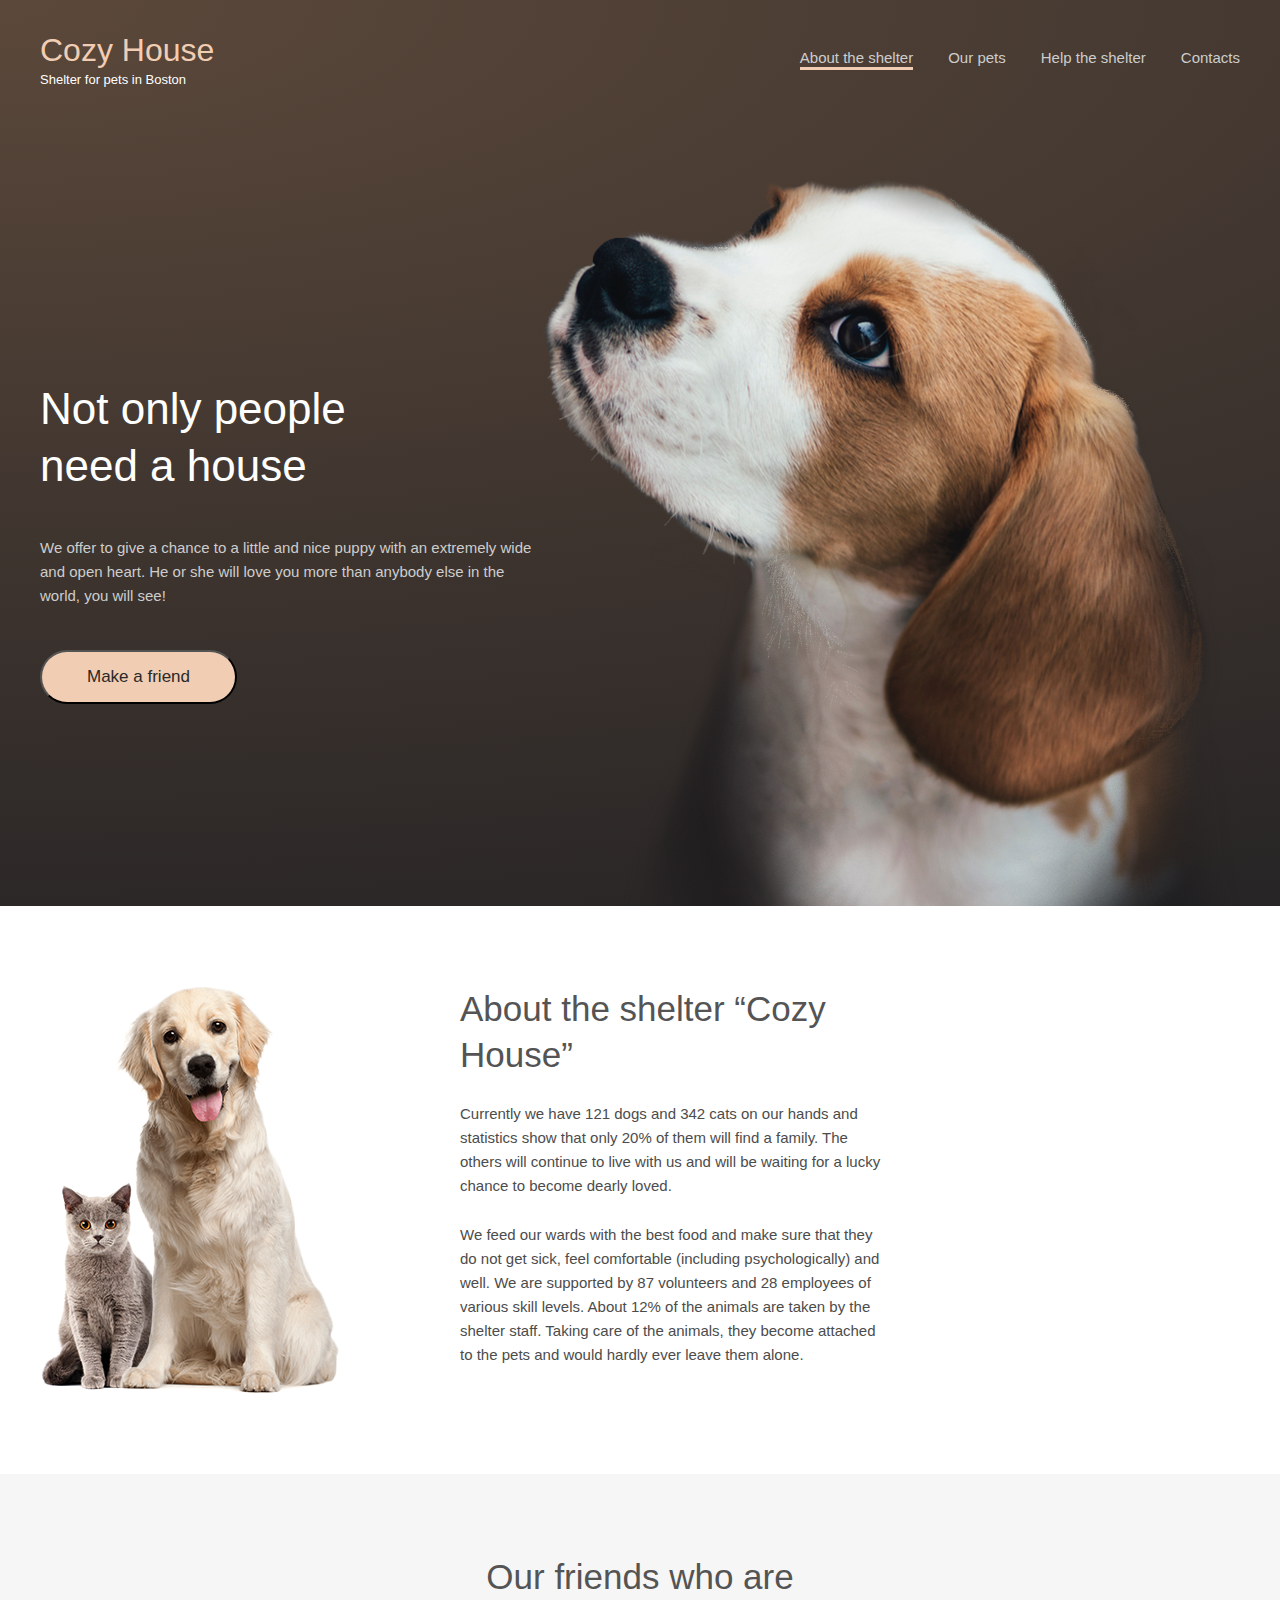
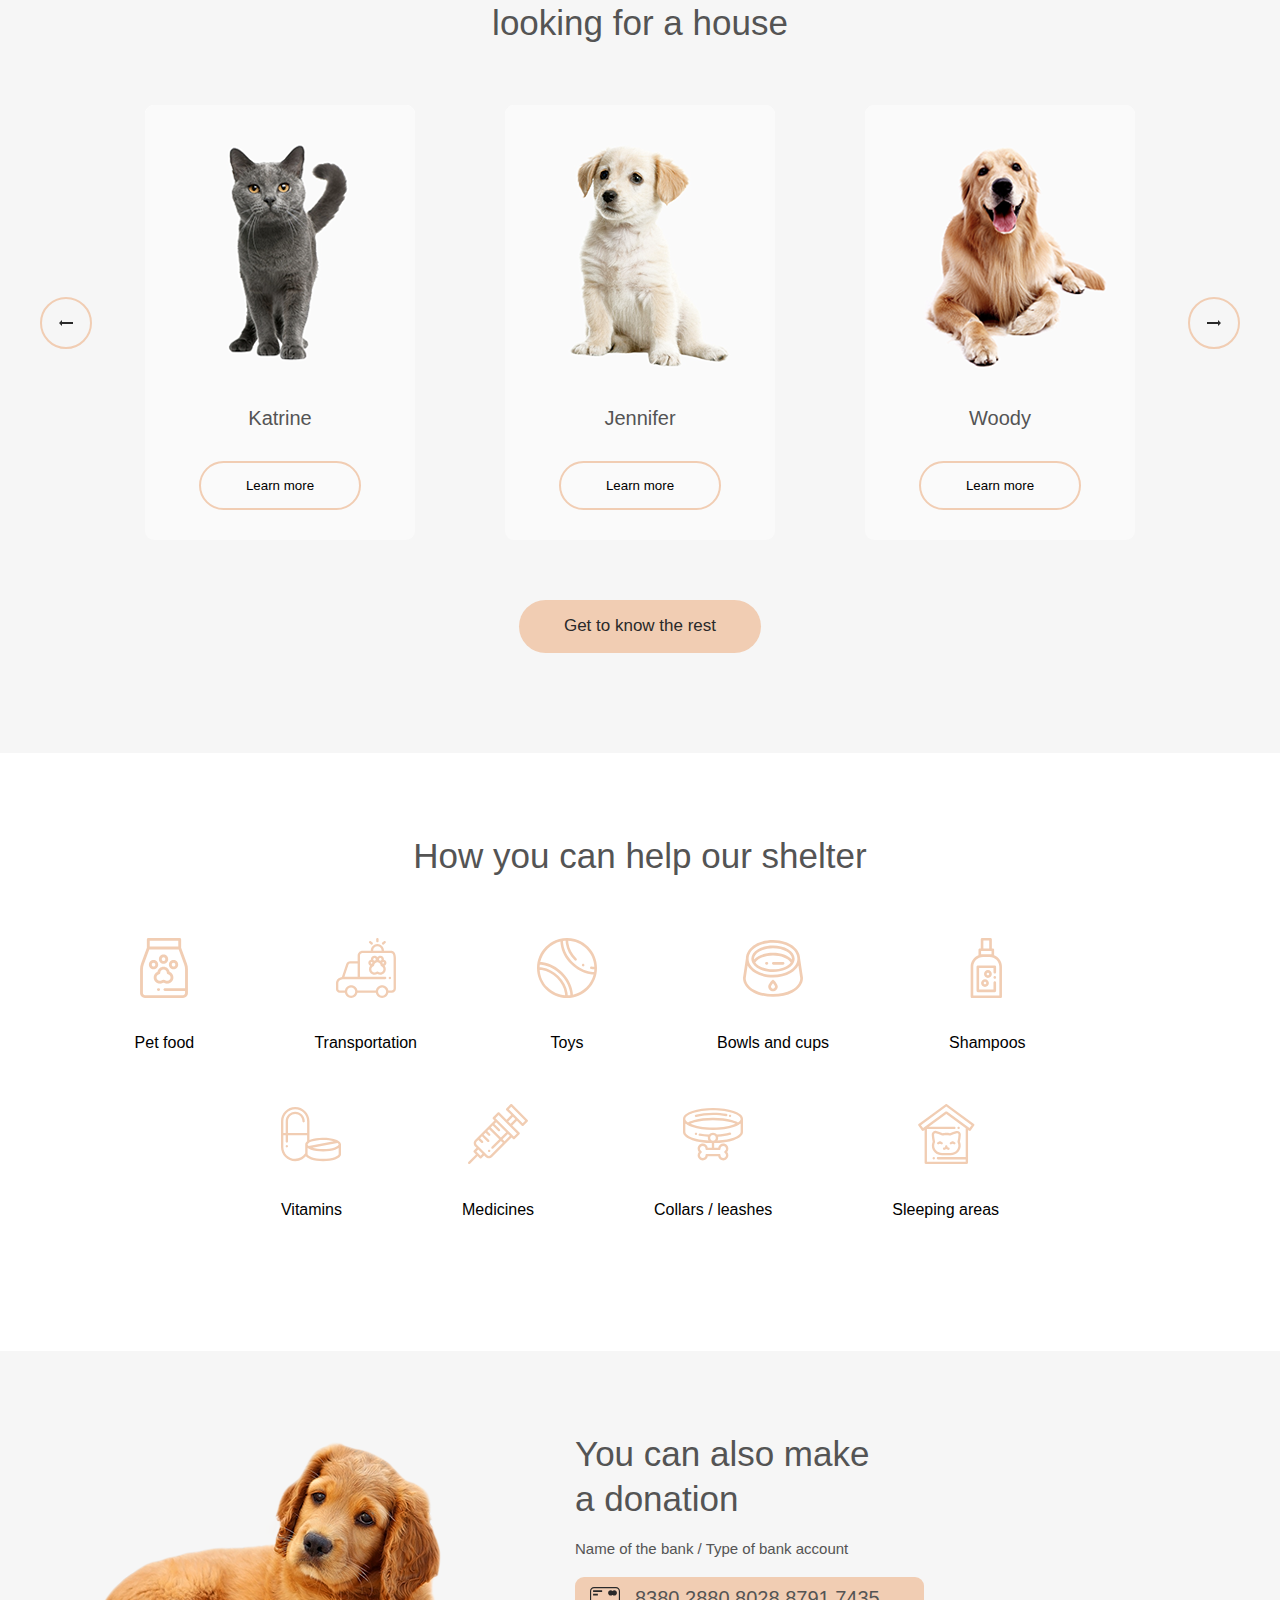
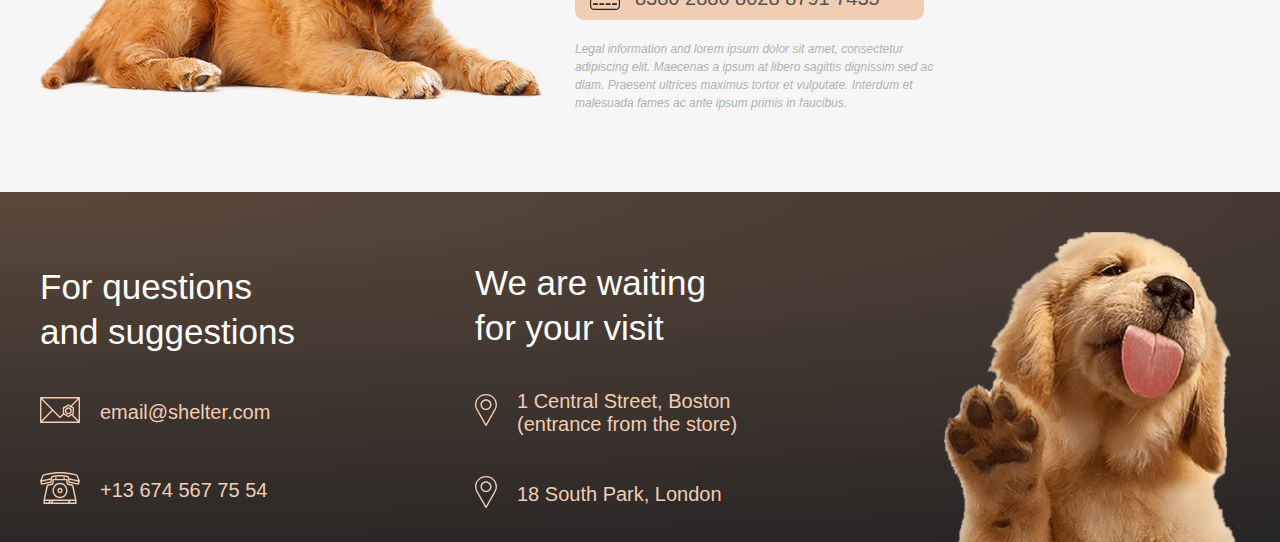
==== shelter/index.html @ 3317f01c "shelter" ====
<!DOCTYPE html>
<html lang="en">
<head>
    <meta charset="UTF-8">
    <meta name="viewport" content="width=device-width, initial-scale=1.0">
    <title>Cozy House</title>
    <link rel="stylesheet" href="CSS/style.css">
    <link rel="icon" type="svg/png" href="img/favicon-32x32.png">
</head>
<body>
    <div class="wrapper">
        <header class="header">
            <div class="container">
                <div class="header__inner">
                    <div class="header__left">
                        <a href="#">
                            <h1 class="header__title">
                                Cozy House
                            </h1>
                            <p class="header__subtitle">
                                Shelter for pets in Boston
                            </p>
                        </a>
                    </div>
                    <nav class="nav">
                        <ul class="header__item">
                            <li class=" border__li">
                                <a href="#" class="header__link">About the shelter</a>
                            </li>
                            <li class="header__li">
                                <a href="our-pets.html" class="header__link">Our pets</a>
                            </li>
                            <li class="header__li">
                                <a href="#help" class="header__link">Help the shelter</a>
                            </li>
                            <li class="header__li">
                                <a href="#footer" class="header__link">Contacts</a>
                            </li>
                        </ul>
                    </nav>
                </div>
                <section class="not__only">
                        <div class="only__content">
                           <div class="only__content--left">
                            <h2 class="only__title">
                                Not only people need a house
                            </h2>
                            <p class="only__text">
                                We offer to give a chance to a little and nice puppy with an extremely wide and open heart. 
                                He or she will love you more than anybody else in the world, you will see!
                            </p>
                            <a href="#our__friends">
                                <button class="only__btn">
                                    Make a friend
                                </button>
                            </a>
                           </div>
                            <img src="img/not-only.png" alt="dog">
                        </div>
                </section>
            </div>
        </header>
        <main class="main">
            <section class="about">
                <div class="container">
                    <div class="about__content">
                        <img class="about__img" src="img/about-pets.png" alt="dog and cat">
                        <div>
                            <h3 class="about__title">
                                About the shelter “Cozy House”
                            </h3>
                            <p class="about__text">
                                Currently we have 121 dogs and 342 cats on our hands and statistics show that only 20% of them will find a family.
                                The others will continue to live with us and will be waiting for a lucky chance to become dearly loved.
                            </p>
                            <p class="about__text">
                                We feed our wards with the best food and make sure that they do not get sick, feel comfortable (including psychologically) and well. We are supported by 87 volunteers and 28 employees of various skill levels. 
                                About 12% of the animals are taken by the shelter staff. Taking care of the animals, they become attached to the pets and would hardly ever leave them alone.
                            </p>
                        </div>
                    </div>
                </div>
            </section>
            <section id="our__friends" class="our__friends">
                <div class="container">
                    <div class="our__content">
                        <h3 class="our__title">
                            Our friends who are looking for a house
                        </h3>
                        <div class="content__animals">
                            <svg class="our__arrow--left" width="52" height="52" viewBox="0 0 52 52" fill="none" xmlns="http://www.w3.org/2000/svg">
                                <rect x="1" y="1" width="50" height="50" rx="25" stroke="#F1CDB3" stroke-width="2" />
                                <path d="M33 25V27H22V29L19 26L22 23V25H33Z" fill="#292929" />
                              </svg>
                              <ul class="our__item">
                                <li class="our__animals--card">
                                    <img class="our__img" src="img/pets-katrine.png" alt="cat">
                                    <p class="animal__name">Katrine</p>
                                    <button class="animal__btn">Learn more</button>
                                </li>
                                <li class="our__animals--card">
                                    <img class="our__img" src="img/pets-jennifer.png" alt="dog">
                                    <p class="animal__name">Jennifer</p>
                                    <button class="animal__btn">Learn more</button>
                                </li>
                                <li class="our__animals--card">
                                    <img class="our__img" src="img/pets-woody.png" alt="dog">
                                    <p class="animal__name">Woody</p>
                                    <button class="animal__btn">Learn more</button>
                                </li>
                              </ul>
                            <svg class="our__arrow--right"  width="52" height="52" viewBox="0 0 52 52" fill="none" xmlns="http://www.w3.org/2000/svg">
                                <rect x="51" y="51" width="50" height="50" rx="25" transform="rotate(-180 51 51)" stroke="#F1CDB3" stroke-width="2" />
                                <path d="M19 27V25H30V23L33 26L30 29V27H19Z" fill="#292929" />
                              </svg>
                        </div>
                        <a href="our-pets.html">
                            <button class="get__animals--btn">Get to know the rest</button>
                        </a>
                    </div>
                </div>
            </section>
            <section id="help" class="help">
                <div class="container">
                    <div class="help__content">
                        <h3 class="help__title">
                            How you can help
                            our shelter
                        </h3>
                        <ul class="item__help">
                            <li class="help__li">
                                <svg class="help__svg" width="60" height="60" viewBox="0 0 60 60" fill="none" xmlns="http://www.w3.org/2000/svg">
                                    <path d="M52.8978 25.4978L47.1429 9.7473V1.42852C47.1429 0.639609 46.5032 0 45.7144 0H14.2858C13.4969 0 12.8573 0.639727 12.8573 1.42852V9.74719L7.10214 25.4978C6.41927 27.3636 6.07039 29.335 6.07147 31.3219V55.0765C6.07147 57.7913 8.28011 60 10.995 60H49.005C51.7199 60 53.9285 57.7913 53.9285 55.0765V31.3219C53.9285 29.329 53.5817 27.3694 52.8978 25.4978ZM15.7142 2.85715H44.2857V8.57145H15.7142V2.85715ZM51.0715 50.1321H30.9077C30.1188 50.1321 29.4792 50.7718 29.4792 51.5606C29.4792 52.3495 30.1189 52.9891 30.9077 52.9891H51.0715V55.0763C51.0715 56.2157 50.1445 57.1427 49.005 57.1427H10.995C9.85558 57.1427 8.92862 56.2158 8.92862 55.0763V31.3219C8.92774 29.6695 9.21788 28.03 9.78573 26.4783L15.2848 11.4286H44.7152L50.2142 26.4783C50.7821 28.03 51.0722 29.6695 51.0714 31.3219L51.0715 50.1321Z" fill="#F1CDB3"/>
                                    <path d="M35.6169 33.805C35.1505 30.8772 32.6078 28.632 29.5505 28.632C26.4932 28.632 23.9504 30.8772 23.484 33.805C21.067 34.7989 19.4857 37.2756 19.6899 39.9659C19.9175 42.9637 22.3506 45.392 25.349 45.6148C26.5071 45.7011 27.6572 45.4628 28.6751 44.9259C29.2315 44.6328 29.8697 44.6326 30.4256 44.926C31.3085 45.3908 32.2914 45.6331 33.2891 45.632C33.4429 45.632 33.5974 45.6263 33.7516 45.6149C36.7502 45.3923 39.1832 42.9638 39.411 39.966C39.6152 37.2756 38.0339 34.7989 35.6169 33.805ZM36.562 39.7495C36.4405 41.35 35.1415 42.6466 33.5402 42.7655C32.9176 42.8126 32.3013 42.6851 31.7586 42.3986C31.0781 42.0394 30.3201 41.8517 29.5506 41.8517C28.781 41.8517 28.0231 42.0394 27.3425 42.3986C26.7999 42.6849 26.1849 42.8123 25.5608 42.7655C23.9597 42.6467 22.6606 41.3501 22.5391 39.7495C22.4143 38.1062 23.5296 36.6124 25.1331 36.2746C25.4588 36.206 25.7503 36.0259 25.9573 35.7653C26.1643 35.5047 26.2739 35.18 26.2671 34.8473L26.2648 34.775C26.2648 32.9632 27.7386 31.4893 29.5505 31.4893C31.3623 31.4893 32.8362 32.9632 32.8362 34.7698L32.834 34.8473C32.827 35.1801 32.9366 35.5048 33.1436 35.7654C33.3507 36.026 33.6423 36.2061 33.968 36.2746C35.5717 36.6124 36.6868 38.1062 36.562 39.7495Z" fill="#F1CDB3"/>
                                    <path d="M29.5506 25.7751C32.1108 25.7751 34.1934 23.6924 34.1934 21.1322C34.1934 18.572 32.1108 16.4893 29.5506 16.4893C26.9904 16.4893 24.9077 18.5721 24.9077 21.1322C24.9077 23.6923 26.9906 25.7751 29.5506 25.7751ZM29.5506 19.3465C30.5353 19.3465 31.3363 20.1475 31.3363 21.1322C31.3363 22.1169 30.5353 22.9179 29.5506 22.9179C28.5659 22.9179 27.7649 22.1169 27.7649 21.1322C27.7649 20.1475 28.566 19.3465 29.5506 19.3465Z" fill="#F1CDB3"/>
                                    <path d="M24.1935 26.6561C24.1935 24.0959 22.1107 22.0132 19.5506 22.0132C16.9905 22.0132 14.9078 24.096 14.9078 26.6561C14.9078 29.2162 16.9904 31.2989 19.5506 31.2989C22.1108 31.2989 24.1935 29.2162 24.1935 26.6561ZM19.5506 28.4418C18.5659 28.4418 17.7649 27.6408 17.7649 26.6561C17.7649 25.6714 18.5659 24.8704 19.5506 24.8704C20.5353 24.8704 21.3363 25.6714 21.3363 26.6561C21.3363 27.6408 20.5352 28.4418 19.5506 28.4418Z" fill="#F1CDB3"/>
                                    <path d="M39.5506 22.0131C36.9904 22.0131 34.9077 24.0959 34.9077 26.656C34.9077 29.216 36.9906 31.2988 39.5506 31.2988C42.1107 31.2988 44.1934 29.2162 44.1934 26.656C44.1934 24.0958 42.1107 22.0131 39.5506 22.0131ZM39.5506 28.4418C38.5658 28.4418 37.7649 27.6408 37.7649 26.6561C37.7649 25.6714 38.5659 24.8704 39.5506 24.8704C40.5353 24.8704 41.3363 25.6714 41.3363 26.6561C41.3363 27.6408 40.5353 28.4418 39.5506 28.4418Z" fill="#F1CDB3"/>
                                    <path d="M24.6934 50.1322H24.3465C23.5576 50.1322 22.918 50.7719 22.918 51.5607C22.918 52.3496 23.5577 52.9892 24.3465 52.9892H24.6934C25.4823 52.9892 26.1219 52.3495 26.1219 51.5607C26.122 50.7719 25.4824 50.1322 24.6934 50.1322Z" fill="#F1CDB3"/>
                                    </svg>
                                    <p class="li__svg">Pet food</p>                                    
                            </li>
                            <li class="help__li">
                                <svg class="help__svg" width="61" height="60" viewBox="0 0 61 60" fill="none" xmlns="http://www.w3.org/2000/svg">
                                    <path d="M56.0044 12.7115H48.9814V12.5095C48.9814 8.87665 46.026 5.92118 42.3932 5.92118C38.7603 5.92118 35.8049 8.87665 35.8049 12.5095V12.7115H27.5571C24.8414 12.7115 22.6321 14.9209 22.6321 17.6365V23.2009H15.2458C13.4838 23.2009 11.9176 24.2562 11.2558 25.8893C11.2462 25.9133 11.2373 25.9375 11.2291 25.962L6.96808 38.8689C6.9294 38.8919 6.88007 38.9191 6.81866 38.9498C6.57503 39.0714 6.11929 39.2568 5.33507 39.4484C4.09062 39.7499 2.9839 40.4616 2.19323 41.4688C1.40255 42.4759 0.973964 43.72 0.976513 45.0004V51.0987C0.976513 53.1406 2.63765 54.8018 4.67952 54.8018L9.90374 54.802C10.4553 57.7562 13.0514 59.9999 16.1632 59.9999C19.2749 59.9999 21.8709 57.7561 22.4226 54.8021L40.8472 54.8024C41.3989 57.7564 43.9949 59.9999 47.1066 59.9999C50.2181 59.9999 52.8141 57.7565 53.3659 54.8026L56.6836 54.8027C59.2232 54.8027 60.9294 53.0963 60.9294 50.5568V20.08C60.9294 13.4295 57.4851 12.7115 56.0044 12.7115ZM38.1486 12.5095C38.1486 10.169 40.0527 8.26493 42.3932 8.26493C44.7336 8.26493 46.6377 10.169 46.6377 12.5095V12.7115H38.1486V12.5095ZM13.4413 26.7379C13.591 26.3833 13.8422 26.0809 14.1632 25.8686C14.4842 25.6563 14.8609 25.5436 15.2457 25.5447H22.6319V38.8266H9.45022L13.4413 26.7379ZM16.1632 57.6562C13.9435 57.6562 12.1377 55.8504 12.1377 53.6307C12.1377 53.6033 12.1392 53.5762 12.1398 53.5488C12.1406 53.5069 12.1408 53.465 12.143 53.4234C12.1433 53.4168 12.1441 53.4104 12.1445 53.4038C12.2626 51.2894 14.02 49.6052 16.1632 49.6052C18.1026 49.6052 19.7262 50.9841 20.105 52.8129L20.1067 52.82C20.1194 52.882 20.1305 52.9445 20.1403 53.0076L20.1422 53.018C20.1492 53.0638 20.1544 53.1101 20.1598 53.1564C20.1622 53.1775 20.1656 53.1983 20.1677 53.2194C20.1714 53.2554 20.1734 53.2921 20.176 53.3285C20.1784 53.3602 20.1817 53.3916 20.1833 53.4235C20.185 53.4563 20.185 53.4896 20.1858 53.5226C20.1867 53.5586 20.1885 53.5944 20.1885 53.6306C20.1887 55.8504 18.3828 57.6562 16.1632 57.6562ZM47.1066 57.6562C44.8869 57.6562 43.081 55.8504 43.081 53.6307C43.081 53.5783 43.083 53.5263 43.085 53.4743C43.0856 53.4576 43.0855 53.4405 43.0863 53.4238C43.0883 53.3852 43.0921 53.3471 43.0951 53.3088C43.0975 53.2791 43.0989 53.2491 43.1019 53.2196C43.1032 53.207 43.1053 53.1947 43.1066 53.1823C43.1202 53.06 43.1386 52.939 43.163 52.8203C43.1637 52.8168 43.1646 52.8134 43.1654 52.8099C43.5455 50.9826 45.168 49.6053 47.1066 49.6053C47.6614 49.6053 48.1905 49.7181 48.6719 49.9222C50.1163 50.5341 51.1319 51.966 51.1319 53.6308C51.1319 55.8504 49.3262 57.6562 47.1066 57.6562ZM56.6836 52.4588L53.3678 52.4587C53.3639 52.4379 53.3589 52.4175 53.3548 52.3968C53.3272 52.2591 53.2954 52.1222 53.2595 51.9864C53.2435 51.927 53.2267 51.8679 53.209 51.809C53.198 51.7724 53.1872 51.7358 53.1757 51.6994C53.156 51.6382 53.1353 51.5772 53.1137 51.5166C53.1022 51.4842 53.0913 51.4513 53.0793 51.4191C53.0531 51.3492 53.0257 51.2799 52.997 51.211C52.988 51.1892 52.9798 51.1669 52.9705 51.1452C52.9318 51.0542 52.891 50.9641 52.8482 50.875C52.8428 50.8639 52.8369 50.8532 52.8315 50.8422C52.7941 50.7656 52.7552 50.6897 52.7148 50.6146C52.6999 50.5871 52.6841 50.5602 52.6689 50.5329C52.6367 50.4749 52.6036 50.4175 52.5696 50.3606C52.5511 50.3297 52.5319 50.2995 52.5128 50.2689C52.4605 50.1846 52.4061 50.1016 52.3495 50.0201C52.2939 49.9395 52.2365 49.8602 52.1773 49.7821C52.1403 49.7337 52.1026 49.6858 52.0643 49.6385C52.0414 49.6102 52.0189 49.5819 51.9956 49.554C51.9539 49.5043 51.9114 49.4553 51.8682 49.4069C51.8469 49.383 51.8262 49.3585 51.8045 49.3349C51.7507 49.2763 51.6958 49.2188 51.6398 49.1623C51.6278 49.1501 51.6163 49.1374 51.6041 49.1253C51.535 49.0563 51.4644 48.989 51.3922 48.9233C51.3769 48.9092 51.3608 48.896 51.3452 48.882C51.2887 48.8315 51.2316 48.7815 51.1732 48.7329C51.1476 48.7116 51.1213 48.6912 51.0954 48.6704C51.046 48.6304 50.996 48.5911 50.9455 48.5525C50.9157 48.53 50.8856 48.5081 50.8555 48.4861C50.7281 48.3927 50.5972 48.3043 50.463 48.221C50.4302 48.2004 50.3973 48.1802 50.364 48.1602C50.3121 48.1292 50.2596 48.0993 50.2068 48.0698C50.1743 48.0516 50.1419 48.0331 50.1091 48.0155C50.0517 47.9847 49.9935 47.9553 49.935 47.9262C49.9059 47.9117 49.8772 47.8966 49.8479 47.8826C49.7713 47.8461 49.694 47.8111 49.616 47.7776C49.6041 47.7725 49.5923 47.7667 49.5803 47.7616C49.4896 47.7233 49.398 47.6871 49.3056 47.6531C49.2792 47.6433 49.2524 47.6348 49.2258 47.6254C49.1594 47.602 49.093 47.5789 49.0257 47.5575C48.9905 47.5464 48.9548 47.5363 48.9193 47.5258C48.8597 47.5081 48.7999 47.4906 48.7396 47.4746C48.7009 47.4643 48.662 47.4549 48.623 47.4453C48.5245 47.421 48.4254 47.3992 48.3259 47.3798C48.2669 47.3684 48.2078 47.3578 48.1485 47.348C48.1078 47.3413 48.0671 47.3345 48.0262 47.3287C47.9646 47.3199 47.9028 47.3121 47.841 47.3051C47.8017 47.3006 47.7626 47.2956 47.7231 47.2919C47.6545 47.2856 47.5859 47.2803 47.5172 47.2762C47.4835 47.2741 47.4503 47.271 47.4165 47.2694C47.3132 47.2643 47.2098 47.2617 47.1064 47.2615C47.0025 47.2615 46.8991 47.2645 46.7964 47.2694C46.7626 47.271 46.7292 47.2741 46.6956 47.2762C46.6268 47.2806 46.5581 47.2853 46.4899 47.2919C46.4503 47.2958 46.4112 47.3007 46.3718 47.3052C46.3099 47.3124 46.2482 47.3199 46.1869 47.3288C46.1459 47.3348 46.105 47.3415 46.0642 47.3483C45.9641 47.3649 45.8644 47.3838 45.7651 47.4049C45.7068 47.4175 45.6486 47.431 45.5906 47.4453C45.5512 47.4549 45.512 47.4645 45.473 47.4748C45.4132 47.4906 45.354 47.5079 45.295 47.5254C45.2589 47.5362 45.2225 47.5464 45.1867 47.5578C45.121 47.5788 45.0556 47.601 44.9906 47.6242C44.9627 47.6341 44.9345 47.6431 44.9067 47.6534C44.8146 47.6874 44.7234 47.7233 44.6334 47.7613C44.6185 47.7677 44.604 47.7747 44.5891 47.7812C44.514 47.8136 44.4395 47.847 44.3659 47.8822C44.3348 47.897 44.3045 47.913 44.2737 47.9283C44.2172 47.9566 44.1607 47.9849 44.1051 48.0147C44.0708 48.0331 44.0369 48.0524 44.003 48.0715C43.9518 48.1001 43.901 48.1293 43.8506 48.1592C43.7321 48.2304 43.6158 48.3051 43.5019 48.3833C43.4545 48.416 43.4076 48.4494 43.3611 48.4835C43.3291 48.5068 43.297 48.53 43.2655 48.5539C43.2173 48.5904 43.1701 48.6281 43.123 48.6659C43.0946 48.6888 43.0659 48.711 43.0379 48.7343C42.9838 48.7795 42.9308 48.826 42.8782 48.8727C42.8586 48.8901 42.8386 48.9069 42.8193 48.9244C42.7481 48.9892 42.6785 49.0556 42.6104 49.1235C42.5932 49.1406 42.5769 49.1587 42.5598 49.176C42.5093 49.2276 42.4591 49.2795 42.4103 49.3328C42.3859 49.3595 42.3623 49.387 42.3384 49.414C42.2982 49.4594 42.2583 49.5049 42.2194 49.5514C42.1941 49.5817 42.1694 49.6126 42.1447 49.6434C42.1086 49.6881 42.073 49.7331 42.0381 49.7788C41.9544 49.889 41.8742 50.0018 41.7975 50.1169C41.7655 50.165 41.7346 50.2137 41.704 50.2627C41.683 50.2962 41.6618 50.3296 41.6415 50.3635C41.6099 50.4161 41.5796 50.4695 41.5496 50.5232C41.5321 50.5545 41.5139 50.5854 41.4968 50.6172C41.4607 50.684 41.4264 50.752 41.3927 50.8202C41.3832 50.8394 41.373 50.858 41.3638 50.8774C41.3216 50.965 41.2815 51.0536 41.2434 51.143C41.2318 51.1703 41.2214 51.1982 41.2102 51.2258C41.1843 51.2889 41.1587 51.3523 41.1348 51.4165C41.1214 51.4524 41.1094 51.4887 41.0966 51.5247C41.0764 51.5817 41.057 51.6389 41.0384 51.6964C41.0258 51.7355 41.0142 51.7751 41.0024 51.8146C40.9736 51.911 40.9471 52.008 40.923 52.1056C40.9091 52.162 40.8961 52.2187 40.8837 52.2758C40.8746 52.3171 40.8657 52.3585 40.8575 52.4001C40.8537 52.4198 40.8489 52.4391 40.8452 52.4588L22.4241 52.4585C22.4202 52.4382 22.4154 52.4181 22.4114 52.3979C22.4035 52.3578 22.3949 52.3181 22.3863 52.2783C22.3523 52.1215 22.3122 51.9659 22.2662 51.8122C22.2548 51.774 22.2435 51.7358 22.2314 51.6978C22.2124 51.6389 22.1926 51.5804 22.1719 51.5221C22.1596 51.4872 22.1477 51.452 22.1348 51.4174C22.1104 51.3522 22.0848 51.2875 22.0581 51.2232C22.0473 51.1967 22.0372 51.1697 22.026 51.1435C21.9878 51.0538 21.9476 50.965 21.9053 50.8771C21.8967 50.8594 21.8873 50.8423 21.8787 50.8247C21.8444 50.7548 21.8089 50.6855 21.772 50.6169C21.7554 50.5859 21.7376 50.5556 21.7203 50.525C21.6899 50.4707 21.6593 50.4166 21.6273 50.3634C21.6071 50.3297 21.5862 50.2968 21.5654 50.2636C21.5347 50.2143 21.5034 50.1654 21.4713 50.1169C21.3946 50.0019 21.3144 49.8893 21.2309 49.7792C21.196 49.7335 21.1604 49.6885 21.1243 49.6438C21.0995 49.613 21.0748 49.582 21.0494 49.5516C21.0105 49.5055 20.971 49.4598 20.9309 49.4147C20.9067 49.3876 20.883 49.3599 20.8585 49.3331C20.8103 49.2803 20.7606 49.2289 20.7105 49.1778C20.693 49.1599 20.6762 49.1413 20.6584 49.1238C20.5904 49.0559 20.5209 48.9897 20.4499 48.925C20.4302 48.907 20.4096 48.89 20.3897 48.8722C20.3376 48.8255 20.2848 48.7798 20.2312 48.7349C20.2029 48.7114 20.1738 48.6888 20.1451 48.6657C20.0985 48.6282 20.0516 48.5908 20.0038 48.5546C19.972 48.5304 19.9397 48.5071 19.9075 48.4836C19.8612 48.4497 19.8145 48.4165 19.7674 48.3838C19.6868 48.3285 19.6049 48.2749 19.5219 48.2232C19.4875 48.2016 19.4528 48.1803 19.418 48.1594C19.3679 48.1296 19.3174 48.1006 19.2666 48.0722C19.2323 48.053 19.1982 48.0336 19.1635 48.0151C19.1082 47.9856 19.0525 47.957 18.9963 47.9293C18.9651 47.9137 18.9343 47.8975 18.9028 47.8824C18.8301 47.8478 18.7567 47.8146 18.6827 47.7827C18.6669 47.7758 18.6514 47.7683 18.6355 47.7615C18.5454 47.7234 18.4544 47.6875 18.3626 47.6536C18.3343 47.6432 18.3056 47.6341 18.2771 47.624C18.2127 47.601 18.1478 47.579 18.0826 47.558C18.0465 47.5465 18.0098 47.5362 17.9734 47.5254C17.9146 47.5078 17.8556 47.491 17.7963 47.4751C17.7571 47.4646 17.7176 47.455 17.6781 47.4454C17.5217 47.4067 17.3639 47.3743 17.2049 47.3484C17.1641 47.3417 17.1233 47.3349 17.0822 47.3289C17.0206 47.3202 16.9589 47.3123 16.8971 47.3054C16.8579 47.3008 16.8187 47.2959 16.7792 47.292C16.7107 47.2857 16.6421 47.2805 16.5734 47.2763C16.5397 47.2742 16.5064 47.2711 16.4727 47.2695C16.3694 47.2644 16.266 47.2618 16.1626 47.2617C16.0587 47.2617 15.9554 47.2646 15.8525 47.2695C15.8188 47.2711 15.7854 47.2742 15.7517 47.2763C15.683 47.2808 15.6143 47.2854 15.5461 47.292C15.5065 47.2959 15.4672 47.3008 15.4278 47.3054C15.3662 47.3123 15.3046 47.3202 15.2432 47.3289C15.2019 47.3349 15.161 47.3417 15.1201 47.3484C15.02 47.3648 14.9203 47.3837 14.8212 47.405C14.763 47.4175 14.7053 47.431 14.6476 47.4452C14.6079 47.4549 14.568 47.4646 14.5287 47.4751C14.4698 47.4909 14.4112 47.5076 14.3529 47.5251C14.3161 47.536 14.2791 47.5465 14.2425 47.558C14.178 47.5784 14.1143 47.6007 14.0507 47.6231C14.0212 47.6334 13.9916 47.6429 13.9624 47.6536C13.8708 47.6875 13.7801 47.7231 13.6905 47.761C13.6724 47.7687 13.6547 47.7773 13.6366 47.7851C13.565 47.8162 13.4938 47.8481 13.4235 47.8817C13.3907 47.8974 13.3585 47.9143 13.326 47.9306C13.2712 47.9577 13.2168 47.9855 13.1628 48.0142C13.1272 48.0333 13.0922 48.0534 13.0569 48.0732C13.0072 48.1011 12.9576 48.1292 12.9088 48.1585C12.8252 48.2086 12.7427 48.2604 12.6614 48.3141C12.6262 48.3373 12.5913 48.3608 12.5566 48.3847C12.5107 48.4163 12.4655 48.4488 12.4203 48.4816C12.3869 48.506 12.3533 48.5302 12.3204 48.5553C12.2743 48.5903 12.2291 48.6263 12.184 48.6625C12.1536 48.6869 12.1229 48.7107 12.0932 48.7356C12.0424 48.7778 11.993 48.8214 11.9436 48.8651C11.9207 48.8854 11.8972 48.9051 11.8745 48.9257C11.8043 48.9898 11.7355 49.0554 11.6681 49.1225C11.6473 49.1433 11.6273 49.1651 11.6067 49.1862C11.56 49.2342 11.5134 49.2822 11.4682 49.3315C11.4418 49.3602 11.4165 49.3899 11.3907 49.4191C11.3525 49.4623 11.3144 49.5056 11.2775 49.5499C11.2508 49.5817 11.2248 49.6143 11.1988 49.6468C11.1641 49.6897 11.13 49.7331 11.0965 49.777C11.0376 49.8544 10.9804 49.9332 10.925 50.0132C10.9007 50.0482 10.8767 50.0835 10.8531 50.1189C10.8223 50.1653 10.7925 50.2123 10.7628 50.2594C10.7408 50.2946 10.7187 50.3295 10.6973 50.3651C10.667 50.4156 10.638 50.467 10.6091 50.5183C10.5903 50.5517 10.571 50.5847 10.5527 50.6185C10.519 50.6817 10.4863 50.7454 10.4546 50.8097C10.4432 50.8327 10.431 50.8552 10.4198 50.8784C10.3781 50.9651 10.3384 51.0529 10.3005 51.1417C10.2876 51.172 10.2762 51.2028 10.2637 51.2333C10.2391 51.2936 10.2146 51.354 10.1919 51.4151C10.178 51.4525 10.1653 51.4904 10.1521 51.5281C10.1326 51.5835 10.1134 51.639 10.0955 51.695C10.0826 51.7352 10.0706 51.7757 10.0585 51.8163C10.0423 51.871 10.0264 51.9258 10.0116 51.9811C9.98547 52.0781 9.96183 52.1757 9.94065 52.2739C9.93151 52.3161 9.92237 52.3581 9.91405 52.4007C9.9103 52.4199 9.90561 52.4389 9.90198 52.4581H4.67952C3.92999 52.4581 3.32026 51.8484 3.32026 51.0987V45.0004C3.31869 44.2451 3.57146 43.5113 4.03784 42.9171C4.50422 42.323 5.15705 41.9032 5.89112 41.7254C6.55897 41.5621 7.13261 41.376 7.60101 41.1705H50.1626C50.8097 41.1705 51.3344 40.6458 51.3344 39.9986C51.3344 39.3515 50.8097 38.8267 50.1626 38.8267H24.9758V17.6365C24.9758 16.2133 26.1339 15.0552 27.5571 15.0552H56.0042C58.2503 15.0552 58.5855 18.2034 58.5855 20.08V50.5567C58.5855 52.2118 57.3939 52.4588 56.6836 52.4588Z" fill="#F1CDB3"/>
                                    <path d="M51.4371 24.8147C51.4372 23.2763 50.3567 21.9863 48.9149 21.6615C48.9226 21.5806 48.9287 21.4992 48.9311 21.4169C48.9579 20.4633 48.6017 19.5567 47.9282 18.864C47.2432 18.1596 46.2866 17.7557 45.3034 17.7557C44.1154 17.7557 43.0573 18.3338 42.3948 19.2239C41.7328 18.3338 40.6738 17.7557 39.4831 17.7557C38.5086 17.7557 37.5586 18.1544 36.8767 18.8498C36.1995 19.5402 35.8367 20.4483 35.8552 21.4064C35.8568 21.4923 35.8627 21.5773 35.8703 21.6618C34.4291 21.987 33.3492 23.2766 33.3492 24.8147C33.3492 26.1163 34.1229 27.2399 35.2341 27.7519C34.4513 28.7206 33.9945 29.9464 33.9945 31.2423C33.9945 34.3028 36.4843 36.7927 39.5448 36.7927C40.5529 36.7927 41.537 36.5172 42.3932 36.0051C43.254 36.5202 44.2384 36.7924 45.2415 36.7927C48.302 36.7927 50.7919 34.3028 50.7919 31.2423C50.7919 29.9462 50.3351 28.7206 49.5523 27.7519C50.6636 27.2399 51.4371 26.1163 51.4371 24.8147ZM45.3034 20.0996C45.6574 20.0996 46.0016 20.2448 46.2478 20.4979C46.4762 20.7328 46.597 21.0357 46.5883 21.3508C46.568 22.0692 45.9856 22.6602 45.2898 22.6682C45.1034 22.668 44.9191 22.6279 44.7495 22.5505C44.7285 22.5408 44.7079 22.5304 44.6868 22.5209C44.58 22.4646 44.4823 22.3927 44.3966 22.3077C44.1518 22.0648 44.0177 21.7384 44.0191 21.3885C44.022 20.6778 44.5982 20.0996 45.3034 20.0996ZM38.5498 20.491C38.6712 20.3665 38.8163 20.2677 38.9766 20.2005C39.1369 20.1332 39.3091 20.0988 39.4829 20.0994C40.1903 20.0994 40.7664 20.6762 40.7672 21.3851C40.7681 21.5579 40.7343 21.7291 40.6678 21.8885C40.6013 22.048 40.5035 22.1925 40.3801 22.3135C40.2964 22.3959 40.2013 22.466 40.0978 22.5217C40.0595 22.5391 40.0221 22.5577 39.9843 22.5758C39.8315 22.6389 39.6675 22.6704 39.5023 22.6683C38.7969 22.6567 38.212 22.0704 38.1983 21.3613C38.192 21.0374 38.3169 20.7285 38.5498 20.491ZM35.693 24.8148C35.6929 24.3245 36.0918 23.9257 36.5818 23.9257C37.0722 23.9257 37.4709 24.3245 37.4709 24.8148C37.4709 24.9155 37.4534 25.0118 37.4224 25.1022C37.3931 25.1611 37.3649 25.2207 37.3377 25.2808C37.1809 25.5341 36.9012 25.7038 36.582 25.7038C36.0918 25.7038 35.693 25.305 35.693 24.8148ZM45.2415 34.4492C44.4765 34.4489 43.7368 34.175 43.1561 33.6769C42.9438 33.4945 42.6731 33.3943 42.3932 33.3946C42.1133 33.3944 41.8426 33.4946 41.6303 33.6769C41.0496 34.175 40.3099 34.4489 39.5448 34.4492C37.7767 34.4492 36.3382 33.0107 36.3382 31.2426C36.3382 29.9023 37.1833 28.6919 38.4409 28.2307C38.6472 28.1551 38.8281 28.023 38.9629 27.8495C39.0977 27.676 39.181 27.4681 39.2033 27.2495C39.2362 26.9273 39.3176 26.6118 39.4447 26.3139C39.4865 26.2346 39.5256 26.1537 39.5608 26.0707C39.8716 25.4851 40.3571 25.0108 40.9498 24.7136C41.0008 24.6912 41.0511 24.6676 41.1011 24.6428C41.5085 24.4648 41.9485 24.3731 42.3932 24.3737C42.8513 24.3737 43.2875 24.4692 43.6828 24.6417C43.7327 24.6665 43.7831 24.6899 43.8341 24.7123C44.4279 25.0094 44.9143 25.4843 45.2256 26.0707C45.2608 26.1537 45.2999 26.2346 45.3416 26.3139C45.4688 26.6118 45.5502 26.9273 45.583 27.2495C45.6053 27.4681 45.6886 27.676 45.8235 27.8495C45.9583 28.023 46.1391 28.1551 46.3454 28.2307C47.6031 28.692 48.4481 29.9023 48.4481 31.2426C48.4481 33.0106 47.0097 34.4492 45.2415 34.4492ZM48.2045 25.7038C47.8853 25.7038 47.6056 25.5341 47.4488 25.2808C47.4216 25.2208 47.3933 25.1612 47.364 25.1022C47.3321 25.0097 47.3157 24.9126 47.3155 24.8148C47.3155 24.3245 47.7143 23.9257 48.2046 23.9257C48.6948 23.9257 49.0936 24.3245 49.0936 24.8148C49.0935 25.3049 48.6947 25.7038 48.2045 25.7038Z" fill="#F1CDB3"/>
                                    <path d="M56.0193 39.7758C56.0043 39.7007 55.9819 39.6273 55.9526 39.5566C55.9234 39.4857 55.8873 39.4178 55.8448 39.3539C55.8026 39.2897 55.7539 39.23 55.6995 39.1758C55.6452 39.1214 55.5856 39.0727 55.5214 39.0305C55.3933 38.9457 55.25 38.8864 55.0995 38.8559C54.9487 38.8254 54.7933 38.8254 54.6425 38.8559C54.5675 38.8712 54.4936 38.8934 54.4221 38.9227C54.3518 38.952 54.2839 38.9884 54.2206 39.0305C54.1561 39.0727 54.0964 39.1219 54.0425 39.1758C53.9884 39.2297 53.9392 39.2895 53.896 39.3539C53.8538 39.4172 53.8173 39.4852 53.7893 39.5566C53.76 39.627 53.7366 39.7008 53.7225 39.7758C53.7073 39.8508 53.6991 39.9281 53.6991 40.0043C53.6991 40.0803 53.7073 40.1578 53.7225 40.234C53.7366 40.3078 53.76 40.3816 53.7893 40.4531C53.8186 40.5234 53.855 40.5914 53.8971 40.6547C53.9392 40.7191 53.9884 40.7789 54.0425 40.8328C54.0964 40.8867 54.1561 40.9359 54.2206 40.9793C54.2839 41.0215 54.3518 41.0566 54.4221 41.0859C54.4936 41.1152 54.5675 41.1387 54.6425 41.1527C54.7176 41.168 54.7949 41.1762 54.871 41.1762C54.9471 41.1762 55.0246 41.168 55.0995 41.1527C55.1745 41.1387 55.2483 41.1152 55.3186 41.0859C55.3901 41.0566 55.4581 41.0215 55.5214 40.9793C55.5859 40.9359 55.6457 40.8867 55.6995 40.8328C55.7534 40.7789 55.8026 40.7191 55.8448 40.6547C55.8869 40.5914 55.9233 40.5234 55.9526 40.4531C55.9819 40.3816 56.0041 40.3078 56.0193 40.234C56.0346 40.1578 56.0427 40.0803 56.0427 40.0043C56.0427 39.9281 56.0346 39.8508 56.0193 39.7758Z" fill="#F1CDB3"/>
                                    <path d="M42.3932 0C41.7461 0 41.2213 0.524648 41.2213 1.17188V3.13359C41.2213 3.78082 41.7461 4.30547 42.3932 4.30547C43.0404 4.30547 43.565 3.7807 43.565 3.13359V1.17188C43.565 0.524648 43.0404 0 42.3932 0Z" fill="#F1CDB3"/>
                                    <path d="M37.4562 4.55659L35.8205 3.27234C35.6995 3.1773 35.5609 3.10703 35.4127 3.06555C35.2645 3.02407 35.1096 3.01218 34.9568 3.03057C34.804 3.04896 34.6563 3.09727 34.5222 3.17273C34.3881 3.24819 34.2701 3.34934 34.1751 3.47038C33.7755 3.97944 33.8642 4.71608 34.3731 5.11569L36.0088 6.39995C36.2149 6.56221 36.4695 6.65035 36.7318 6.65015C36.9095 6.65039 37.0849 6.61017 37.2447 6.53253C37.4046 6.45488 37.5446 6.34186 37.6543 6.20202C38.054 5.69284 37.9653 4.9562 37.4562 4.55659Z" fill="#F1CDB3"/>
                                    <path d="M50.6113 3.47021C50.2117 2.96115 49.4752 2.87244 48.9659 3.27216L47.3302 4.55642C46.8211 4.95603 46.7324 5.69267 47.1321 6.20185C47.2417 6.34177 47.3818 6.45487 47.5416 6.53254C47.7015 6.61021 47.8769 6.65042 48.0546 6.6501C48.3169 6.65028 48.5716 6.56214 48.7776 6.3999L50.4133 5.11564C50.9224 4.71603 51.0111 3.97939 50.6113 3.47021Z" fill="#F1CDB3"/>
                                    </svg>
                                    <p class="li__svg">Transportation</p>                                    
                            </li>
                            <li class="help__li">
                                <svg class="help__svg" width="60" height="60" viewBox="0 0 60 60" fill="none" xmlns="http://www.w3.org/2000/svg">
                                    <path d="M51.2132 8.78672C45.5469 3.1207 38.0133 0 30 0C21.9867 0 14.4531 3.1207 8.78684 8.78672C3.12047 14.4531 0 21.9866 0 30C0 38.0134 3.12047 45.5469 8.78684 51.2133C14.4531 56.8793 21.9867 60 30 60C38.0133 60 45.5469 56.8793 51.2132 51.2133C56.8795 45.5469 60 38.0134 60 30C60 21.9866 56.8795 14.4531 51.2132 8.78672ZM10.6314 49.3685C5.90438 44.6415 3.11918 38.4906 2.67352 31.8832C3.39 31.9077 4.1223 31.9755 4.86223 32.0856C10.1654 32.8733 15.5023 35.7234 19.8894 40.1106C24.2766 44.4979 27.1266 49.8346 27.9144 55.1379C28.0223 55.8586 28.0894 56.5849 28.1154 57.3132C21.7419 56.8775 15.4928 54.2298 10.6314 49.3685ZM30.7262 57.3682C30.7013 56.4931 30.6239 55.6203 30.4946 54.7545C29.6251 48.9019 26.5139 43.046 21.7338 38.2659C16.9538 33.4859 11.098 30.3746 5.2452 29.5051C4.37502 29.3751 3.49781 29.2977 2.61832 29.2732C2.64105 28.3972 2.7048 27.5283 2.8084 26.6682C3.73793 26.6987 4.68246 26.7843 5.62863 26.9248C12.0308 27.8757 18.4055 31.2484 23.5785 36.4213C28.7512 41.5939 32.1239 47.9687 33.075 54.3709C33.2133 55.3004 33.2987 56.237 33.3307 57.1763C32.4661 57.2814 31.5969 57.3455 30.7262 57.3682ZM49.3685 49.3685C45.5416 53.1952 40.8551 55.6504 35.9248 56.7348C35.881 55.8152 35.7912 54.8983 35.6557 53.9877C34.6229 47.0358 30.9889 40.1423 25.4234 34.5766C19.8575 29.0109 12.964 25.3772 6.0123 24.3444C5.0982 24.2082 4.17782 24.1182 3.25465 24.0746L3.2475 24.0805C4.35598 19.0238 6.88301 14.3798 10.6315 10.6314C14.2923 6.97055 18.7399 4.56516 23.4349 3.41402C23.4672 4.49215 23.5632 5.56742 23.7224 6.63422C24.755 13.5859 28.3889 20.4795 33.9546 26.0453C39.5203 31.611 46.4139 35.2447 53.3659 36.2775C54.4358 36.4373 55.5143 36.5334 56.5956 36.5653L56.6073 36.5459C55.4323 41.3595 52.9617 45.7754 49.3685 49.3685ZM57.1071 33.966C56.0064 33.955 54.8814 33.8653 53.7492 33.6972C47.3468 32.7461 40.972 29.3735 35.7993 24.2006C30.6265 19.0277 27.2538 12.6531 26.3029 6.25102C26.1354 5.12379 26.0455 4.00371 26.034 2.90824C26.8999 2.78261 27.7712 2.69826 28.6451 2.65547C28.6431 3.70254 28.7214 4.7775 28.8832 5.8677C29.7527 11.7204 32.8641 17.5763 37.6441 22.3562C38.1534 22.8654 38.9794 22.8654 39.4888 22.3562C39.9981 21.8469 39.9981 21.021 39.4888 20.5114C35.1016 16.1243 32.2516 10.7876 31.4638 5.48426C31.3205 4.51898 31.2499 3.57035 31.2521 2.65055C37.8434 2.94937 44.3467 5.60918 49.3688 10.6315C54.2461 15.5088 57.0565 21.902 57.3623 28.7483C56.4367 28.7503 55.4855 28.6804 54.5159 28.5363C53.8035 28.4305 53.1397 28.9225 53.034 29.635C52.9281 30.3476 53.42 31.0109 54.1325 31.1167C55.21 31.2768 56.2729 31.3569 57.3083 31.3569C57.3252 31.3569 57.3417 31.356 57.3586 31.356C57.316 32.2295 57.2321 33.1004 57.1071 33.966Z" fill="#F1CDB3"/>
                                    <path d="M46.1517 25.775C45.8059 25.7756 45.4744 25.9131 45.2296 26.1573C44.9854 26.4021 44.848 26.7336 44.8474 27.0793C44.8474 27.4224 44.9857 27.7589 45.2296 28.0015C45.4721 28.2442 45.8087 28.3836 46.1517 28.3836C46.4947 28.3836 46.8313 28.2442 47.0739 28.0015C47.3176 27.7563 47.4549 27.425 47.456 27.0793C47.456 26.7363 47.3164 26.3998 47.0739 26.1573C46.829 25.9131 46.4975 25.7756 46.1517 25.775Z" fill="#F1CDB3"/>
                                    </svg>
                                    <p class="li__svg">Toys</p>                                    
                            </li>
                            <li class="help__li">
                                <svg class="help__svg" width="60" height="60" viewBox="0 0 60 60" fill="none" xmlns="http://www.w3.org/2000/svg">
                                    <path d="M59.985 39.8551L57.1255 20.6441C57.0792 15.0657 53.693 9.89303 47.8159 6.43765C42.9483 3.57605 36.6213 2 30.0001 2C23.3786 2 17.0515 3.57605 12.1838 6.43765C6.3069 9.89303 2.92054 15.0657 2.87437 20.6441L0.0148828 39.8551C0.00503905 39.9216 0 39.9887 0 40.056C0 45.7049 3.76452 50.936 10.3284 54.408C15.7022 57.2504 22.6883 58.8158 30.0001 58.8158C37.3116 58.8158 44.2978 57.2504 49.6716 54.408C56.2354 50.936 60 45.7049 60 40.056C59.9999 39.9888 59.9949 39.9216 59.985 39.8551ZM13.5668 8.78995C18.0215 6.17105 23.8576 4.72871 30.0001 4.72871C36.1424 4.72871 41.9785 6.17105 46.4331 8.78995C51.4956 11.7663 54.3993 16.1293 54.3993 20.7599C54.3993 25.3906 51.4957 29.7535 46.4332 32.7299C41.9785 35.3488 36.1424 36.7911 30.0001 36.7911C23.8577 36.7911 18.0215 35.3488 13.5669 32.7299C8.5044 29.7536 5.60073 25.3906 5.60073 20.7599C5.60073 16.1293 8.50428 11.7664 13.5668 8.78995ZM48.3956 51.996C43.4079 54.6342 36.875 56.0871 30.0001 56.0871C23.125 56.0871 16.592 54.6342 11.6044 51.996C6.00374 49.0333 2.77453 44.7218 2.72917 40.1535L4.60757 27.5342C6.17225 30.4612 8.75283 33.0645 12.1841 35.0819C17.0517 37.9434 23.3787 39.5195 30.0001 39.5195C36.6213 39.5195 42.9485 37.9434 47.816 35.0819C51.2473 33.0645 53.8279 30.461 55.3925 27.5342L57.2709 40.1535C57.2255 44.7219 53.9963 49.0335 48.3956 51.996Z" fill="#F1CDB3"/>
                                    <path d="M30.0001 34.0618C39.3534 34.0618 47.6079 30.4427 50.5397 25.0569C51.29 23.6803 51.6707 22.2344 51.6707 20.7599C51.6707 17.0676 49.3194 13.652 45.0502 11.1422C41.0085 8.76631 35.6637 7.45791 30.0001 7.45791C24.3366 7.45791 18.9916 8.76643 14.9501 11.1423C10.6807 13.6521 8.32945 17.0676 8.32945 20.76C8.32945 22.2347 8.70996 23.6804 9.46008 25.0563C12.3923 30.4427 20.6467 34.0618 30.0001 34.0618ZM30.0001 31.3332C22.1546 31.3332 15.0282 28.5145 12.2557 24.4006C15.0293 20.2891 22.1568 17.4732 30.0001 17.4732C37.8435 17.4732 44.9711 20.2891 47.7446 24.4008C44.9726 28.5145 37.8458 31.3332 30.0001 31.3332ZM11.0579 20.76C11.058 18.0744 12.9313 15.4942 16.3328 13.4945C19.9617 11.3613 24.8154 10.1865 30 10.1865C35.1845 10.1865 40.0384 11.3613 43.6672 13.4946C47.0687 15.4942 48.9421 18.0743 48.9421 20.76C48.9421 20.9993 48.9259 21.238 48.896 21.4761C45.1332 17.3699 37.9658 14.7446 30 14.7446C22.0342 14.7446 14.8669 17.37 11.1041 21.4761C11.0738 21.2386 11.0584 20.9994 11.0579 20.76Z" fill="#F1CDB3"/>
                                    <path d="M30 41.7701C29.8155 41.7701 29.6329 41.8076 29.4633 41.8801C29.2936 41.9527 29.1405 42.059 29.0131 42.1924C28.1243 43.1235 25.225 46.3365 25.225 48.5916C25.225 51.2246 27.367 53.3666 30 53.3666C32.633 53.3666 34.775 51.2246 34.775 48.5916C34.775 46.3365 31.8756 43.1235 30.987 42.1924C30.8595 42.059 30.7064 41.9527 30.5368 41.8801C30.3671 41.8076 30.1845 41.7701 30 41.7701ZM30 50.6381C28.8716 50.6381 27.9536 49.7201 27.9536 48.5917C27.9536 47.986 28.9058 46.5224 30 45.1941C31.0943 46.5226 32.0465 47.986 32.0465 48.5917C32.0465 49.7201 31.1284 50.6381 30 50.6381Z" fill="#F1CDB3"/>
                                    <path d="M23.8843 23.8977H23.4637C22.7102 23.8977 22.0994 24.5085 22.0994 25.262C22.0994 26.0155 22.7102 26.6263 23.4637 26.6263H23.8843C24.6378 26.6263 25.2486 26.0155 25.2486 25.262C25.2486 24.5085 24.6378 23.8977 23.8843 23.8977Z" fill="#F1CDB3"/>
                                    <path d="M40.074 23.8977H30.342C29.5884 23.8977 28.9777 24.5085 28.9777 25.262C28.9777 26.0155 29.5884 26.6263 30.342 26.6263H40.074C40.8275 26.6263 41.4383 26.0155 41.4383 25.262C41.4383 24.5085 40.8275 23.8977 40.074 23.8977Z" fill="#F1CDB3"/>
                                    </svg>
                                    <p class="li__svg">Bowls and cups</p>                                    
                            </li>
                            <li class="help__li">
                                <svg class="help__svg" width="60" height="60" viewBox="0 0 60 60" fill="none" xmlns="http://www.w3.org/2000/svg">
                                    <path d="M37.1303 17.1814V11.7391C37.1303 11.0188 36.5463 10.4348 35.826 10.4348H34.8477V1.3043C34.8477 0.583945 34.2637 0 33.5434 0H25.0651C24.3448 0 23.7608 0.583945 23.7608 1.3043V10.4347H22.7825C22.0622 10.4347 21.4782 11.0187 21.4782 11.739V17.1813C16.8977 19.0078 13.6521 23.4879 13.6521 28.712V58.6956C13.6521 59.4159 14.236 59.9999 14.9564 59.9999H43.6521C44.3725 59.9999 44.9564 59.4159 44.9564 58.6956V28.7121C44.9563 23.4879 41.7107 19.0078 37.1303 17.1814ZM26.3694 2.60871H32.239V10.4348H26.3694V2.60871ZM24.0867 13.0434H34.5214V16.3043H24.0867V13.0434ZM42.3476 57.3913H16.2607V28.7121C16.2607 23.3088 20.6565 18.913 26.0597 18.913H32.5486C37.9519 18.913 42.3476 23.3088 42.3476 28.7121V57.3913Z" fill="#F1CDB3"/>
                                    <path d="M37.7825 27.3913H20.8259C20.1056 27.3913 19.5216 27.9752 19.5216 28.6956V52.826C19.5216 53.5464 20.1056 54.1303 20.8259 54.1303H37.7825C38.5028 54.1303 39.0868 53.5464 39.0868 52.826V44.6287C39.0868 43.9084 38.5028 43.3244 37.7825 43.3244C37.0621 43.3244 36.4782 43.9084 36.4782 44.6287V51.5217H22.1303V30H36.4782V34.1287C36.4782 34.8491 37.0621 35.433 37.7825 35.433C38.5028 35.433 39.0868 34.8491 39.0868 34.1287V28.6957C39.0868 27.9752 38.5028 27.3913 37.7825 27.3913Z" fill="#F1CDB3"/>
                                    <path d="M37.7824 38.0645C37.0621 38.0645 36.4781 38.6484 36.4781 39.3688V39.4992C36.4781 40.2195 37.0621 40.8035 37.7824 40.8035C38.5028 40.8035 39.0867 40.2195 39.0867 39.4992V39.3688C39.0867 38.6484 38.5028 38.0645 37.7824 38.0645Z" fill="#F1CDB3"/>
                                    <path d="M27.9922 41.1512C25.8345 41.1512 24.0792 42.9066 24.0792 45.0642C24.0792 47.2219 25.8345 48.9773 27.9922 48.9773C30.1499 48.9773 31.9052 47.2219 31.9052 45.0642C31.9052 42.9067 30.1499 41.1512 27.9922 41.1512ZM27.9922 46.3687C27.273 46.3687 26.6879 45.7835 26.6879 45.0644C26.6879 44.3452 27.273 43.7601 27.9922 43.7601C28.7114 43.7601 29.2965 44.3452 29.2965 45.0644C29.2965 45.7835 28.7115 46.3687 27.9922 46.3687Z" fill="#F1CDB3"/>
                                    <path d="M34.8456 35.9842C34.8456 33.8266 33.0903 32.0712 30.9326 32.0712C28.7749 32.0712 27.0196 33.8266 27.0196 35.9842C27.0196 38.1419 28.7749 39.8973 30.9326 39.8973C33.0901 39.8974 34.8456 38.1419 34.8456 35.9842ZM30.9325 37.2887C30.2133 37.2887 29.6282 36.7035 29.6282 35.9844C29.6282 35.2652 30.2133 34.6801 30.9325 34.6801C31.6517 34.6801 32.2368 35.2652 32.2368 35.9844C32.2368 36.7035 31.6519 37.2887 30.9325 37.2887Z" fill="#F1CDB3"/>
                                    </svg>
                                    <p class="li__svg">Shampoos</p>                                    
                            </li>
                            <li class="help__li">
                                <svg class="help__svg" width="60" height="60" viewBox="0 0 60 60" fill="none" xmlns="http://www.w3.org/2000/svg">
                                    <path d="M54.3108 35.3986C51.0359 34.284 46.7048 33.6702 42.1158 33.6702C41.8289 33.6702 41.5431 33.6725 41.2586 33.6773C36.9894 33.7488 32.991 34.3536 29.9207 35.3986C29.428 35.5653 28.9424 35.7523 28.4651 35.9589V17.2325C28.4651 9.38472 22.0805 3 14.2325 3C6.38461 3 0 9.38472 0 17.2325V42.9261C0 50.7739 6.38461 57.1587 14.2325 57.1587C16.722 57.1587 19.1722 56.5062 21.3188 55.2717C22.6721 54.4934 23.8881 53.4936 24.9168 52.3257C25.6645 53.3761 27.1451 54.4856 29.9208 55.4303C33.1957 56.5448 37.5266 57.1587 42.1157 57.1587C46.7047 57.1587 51.0357 56.5448 54.3107 55.4303C59.0129 53.83 60 51.7566 60 50.299V40.5299C60 39.0723 59.0129 36.9989 54.3108 35.3986ZM26.5754 40.5299C26.5759 40.4863 26.5798 40.4428 26.5871 40.3998L26.5891 40.3882C26.6289 40.1764 26.7563 39.9305 26.9907 39.6639L26.9952 39.6589C27.0307 39.6187 27.0695 39.578 27.1099 39.5368C27.137 39.5096 27.1641 39.4823 27.193 39.4552L27.2271 39.4233C27.4235 39.2422 27.6601 39.0603 27.9332 38.8825C27.9379 38.8794 27.9418 38.8757 27.9464 38.8726C28.5871 38.4565 29.478 38.025 30.6759 37.6173C33.7141 36.5834 37.7769 36.0138 42.1158 36.0138C46.0691 36.0139 49.7904 36.488 52.719 37.3541L27.6397 41.9756C26.8868 41.4213 26.5767 40.9077 26.5754 40.5323V40.5299ZM26.1213 37.2903C25.2179 37.9825 24.7144 38.6857 24.4591 39.3382C24.3731 39.5576 24.3108 39.7855 24.2733 40.0181C24.2561 40.1239 24.2443 40.2305 24.2379 40.3375L24.2359 40.3677C24.2331 40.4224 24.2313 40.4766 24.2313 40.5298V49.3609C22.0289 52.7824 18.315 54.8149 14.2325 54.8149C7.67707 54.8149 2.34375 49.4816 2.34375 42.9261V31.2512H4.6875V37.5793C4.6875 38.2266 5.21227 38.7512 5.85938 38.7512C6.50648 38.7512 7.03125 38.2266 7.03125 37.5793V31.2512H26.1213V37.2903ZM26.1213 28.9075H7.03125V17.2325C7.03125 13.2618 10.2616 10.0312 14.2325 10.0312C18.2034 10.0312 21.4338 13.2618 21.4338 17.2325C21.4338 17.8798 21.9586 18.4044 22.6057 18.4044C23.2529 18.4044 23.7776 17.8798 23.7776 17.2325C23.7776 11.9694 19.4957 7.6875 14.2325 7.6875C8.96941 7.6875 4.6875 11.9694 4.6875 17.2325V28.9075H2.34375V17.2325C2.34375 10.6771 7.67707 5.34375 14.2325 5.34375C20.788 5.34375 26.1213 10.6771 26.1213 17.2325V28.9075ZM57.6562 50.299C57.6562 50.9987 56.5823 52.1814 53.5556 53.2116C50.5174 54.2455 46.4546 54.815 42.1158 54.815C37.7769 54.815 33.7141 54.2456 30.6759 53.2116C27.6492 52.1815 26.5753 50.9988 26.5753 50.299V49.6986L26.5754 49.697V44.0932C27.3962 44.6393 28.4844 45.1724 29.9208 45.6612C33.1957 46.7757 37.5267 47.3896 42.1158 47.3896C46.7048 47.3896 51.0359 46.7757 54.3108 45.6612C55.7471 45.1723 56.8355 44.6393 57.6562 44.0931V50.299ZM53.5556 43.4423C50.5174 44.4763 46.4548 45.0458 42.1158 45.0458C38.1056 45.0458 34.3334 44.5584 31.386 43.6685L56.525 39.036C57.3278 39.6098 57.6562 40.1435 57.6562 40.5299C57.6562 41.2296 56.5823 42.4123 53.5556 43.4423Z" fill="#F1CDB3"/>
                                    <path d="M6.68777 41.402C6.63386 41.3481 6.57421 41.2989 6.50976 41.2567C6.44592 41.2141 6.37801 41.178 6.30702 41.1489C6.23671 41.1196 6.163 41.0973 6.088 41.0821C5.93718 41.0516 5.78179 41.0516 5.63097 41.0821C5.55597 41.0973 5.48214 41.1196 5.41066 41.1489C5.34023 41.1782 5.27238 41.2145 5.2091 41.2567C5.14452 41.2989 5.08476 41.3481 5.03085 41.402C4.97695 41.4559 4.92773 41.5157 4.88554 41.5802C4.84218 41.6434 4.80702 41.7114 4.77773 41.7829C4.74843 41.8532 4.72499 41.927 4.71105 42.002C4.6957 42.077 4.68761 42.1544 4.68761 42.2305C4.68761 42.3079 4.6957 42.3841 4.71105 42.4602C4.72499 42.5352 4.74843 42.6091 4.77773 42.6794C4.80702 42.7497 4.84218 42.8177 4.88554 42.8821C4.92773 42.9454 4.97695 43.0052 5.03085 43.0602C5.19533 43.2232 5.40397 43.3345 5.63097 43.3802C5.70597 43.3954 5.78331 43.4024 5.85949 43.4024C6.01311 43.4028 6.16526 43.3725 6.30702 43.3134C6.37801 43.2842 6.44592 43.2481 6.50976 43.2055C6.57421 43.1622 6.63398 43.1141 6.68788 43.0602C6.74191 43.0052 6.79113 42.9454 6.8332 42.8821C6.87538 42.8177 6.91171 42.7497 6.94101 42.6794C6.97031 42.6091 6.99374 42.5352 7.00898 42.4602C7.02421 42.3841 7.03124 42.3079 7.03124 42.2305C7.03124 41.9223 6.90585 41.62 6.68777 41.402Z" fill="#F1CDB3"/>
                                    </svg>
                                    <p class="li__svg">Vitamins</p>                                    
                            </li>
                            <li class="help__li">
                                <svg class="help__svg" width="60" height="60" viewBox="0 0 60 60" fill="none" xmlns="http://www.w3.org/2000/svg">
                                    <path d="M59.6564 15.8985L44.1014 0.343125C43.6438 -0.114375 42.902 -0.114375 42.444 0.343125L38.3014 4.48547C38.0817 4.70525 37.9582 5.00331 37.9582 5.3141C37.9582 5.62489 38.0817 5.92295 38.3014 6.14273L43.2225 11.0637L38.5636 15.7226L31.3925 8.55152C30.9348 8.09391 30.1929 8.09402 29.7351 8.55152L24.9767 13.3099C24.757 13.5297 24.6336 13.8278 24.6336 14.1386C24.6336 14.4493 24.757 14.7474 24.9767 14.9672L26.488 16.4784L7.06509 35.902C5.28032 37.6868 5.28032 40.5911 7.06509 42.3762L8.5563 43.8674L5.82208 46.6016C5.71325 46.7104 5.62692 46.8396 5.56802 46.9818C5.50912 47.124 5.47881 47.2763 5.47881 47.4302C5.47881 47.5841 5.50912 47.7365 5.56802 47.8787C5.62692 48.0209 5.71325 48.1501 5.82208 48.2589L7.95278 50.3897L0.343213 57.9991C-0.114404 58.4568 -0.114404 59.1988 0.343213 59.6565C0.57208 59.8854 0.871963 59.9998 1.17185 59.9998C1.47173 59.9998 1.77173 59.8854 2.00048 59.6565L9.61017 52.0468L11.741 54.1777C11.9608 54.3974 12.2588 54.5208 12.5696 54.5208C12.8804 54.5208 13.1785 54.3974 13.3983 54.1777L16.1325 51.4434L17.6237 52.9347C18.4883 53.7993 19.638 54.2754 20.8608 54.2754C22.0835 54.2754 23.2332 53.7993 24.0978 52.9347L43.5209 33.5116L45.0322 35.0229C45.1409 35.1319 45.2701 35.2183 45.4123 35.2772C45.5545 35.3361 45.7069 35.3663 45.8608 35.3661C46.1608 35.3661 46.4606 35.2518 46.6895 35.0229L51.4477 30.2645C51.6675 30.0447 51.7909 29.7466 51.7909 29.4359C51.7909 29.1251 51.6675 28.827 51.4477 28.6072L44.2767 21.4362L48.9356 16.7773L53.8565 21.6982C53.9652 21.8072 54.0944 21.8936 54.2366 21.9525C54.3788 22.0114 54.5312 22.0416 54.6852 22.0414C54.9852 22.0414 55.2849 21.9271 55.5138 21.6982L59.6563 17.5557C60.1141 17.0982 60.1141 16.3562 59.6564 15.8985ZM24.7358 21.546L30.1576 26.9678C30.2663 27.0768 30.3954 27.1632 30.5376 27.2221C30.6799 27.281 30.8323 27.3112 30.9862 27.311C31.2862 27.311 31.586 27.1966 31.8149 26.9678C32.2725 26.5102 32.2725 25.7681 31.8149 25.3105L26.3931 19.8887L28.1454 18.1364L38.234 28.2251L32.8747 33.5844L22.7859 23.4956L24.7358 21.546ZM12.5696 51.6916L8.30798 47.4301L10.2137 45.5246L14.4751 49.7861L12.5696 51.6916ZM22.4403 51.2773C21.5694 52.1482 20.152 52.1483 19.2811 51.2773L8.72235 40.7187C7.8513 39.8476 7.8513 38.4302 8.72235 37.5593L10.3916 35.8901L13.2772 38.7757C13.5061 39.0046 13.8059 39.1189 14.1058 39.1189C14.4057 39.1189 14.7057 39.0046 14.9345 38.7757C15.3921 38.3181 15.3921 37.5761 14.9345 37.1183L12.0488 34.2327L13.9774 32.304L19.3991 37.7257C19.6279 37.9546 19.9278 38.0689 20.2277 38.0689C20.5276 38.0689 20.8276 37.9545 21.0563 37.7257C21.514 37.2681 21.514 36.5261 21.0563 36.0684L15.6345 30.6466L17.5632 28.718L20.4488 31.6036C20.6777 31.8325 20.9776 31.9468 21.2775 31.9468C21.5774 31.9468 21.8774 31.8325 22.1061 31.6036C22.5637 31.146 22.5637 30.4039 22.1061 29.9462L19.2205 27.0606L21.1281 25.153L31.2168 35.2417L23.596 42.8626C23.1384 43.3202 23.1384 44.0623 23.596 44.52C23.8249 44.7489 24.1248 44.8632 24.4247 44.8632C24.7245 44.8632 25.0245 44.7487 25.2533 44.52L32.8741 36.8991L34.8459 38.8709L22.4403 51.2773ZM36.5041 37.2137L34.5323 35.2417L39.8917 29.8822L41.8634 31.854L36.5041 37.2137ZM48.9618 29.4359L45.8608 32.5369L27.4627 14.1389L30.5638 11.0379L48.9618 29.4359ZM42.6195 19.7789L40.2208 17.3802L44.8797 12.7212L47.2784 15.1199L42.6195 19.7789ZM54.6855 19.2123L40.7875 5.31422L43.2727 2.82902L57.1707 16.727L54.6855 19.2123Z" fill="#F1CDB3"/>
                                    <path d="M22.3156 46.7207C22.3016 46.6457 22.2781 46.5719 22.2488 46.5016C22.2197 46.4306 22.1836 46.3627 22.141 46.2988C22.0988 46.2344 22.0496 46.1746 21.9957 46.1207C21.9418 46.0668 21.882 46.0176 21.8176 45.9754C21.7537 45.9328 21.6858 45.8967 21.6148 45.8676C21.5445 45.8383 21.4707 45.816 21.3957 45.8008C21.2449 45.7703 21.0895 45.7703 20.9387 45.8008C20.8637 45.816 20.7898 45.8383 20.7195 45.8676C20.648 45.8969 20.5801 45.9332 20.5168 45.9754C20.4523 46.0176 20.3926 46.0668 20.3387 46.1207C20.2848 46.1746 20.2355 46.2344 20.1934 46.2988C20.1512 46.362 20.1148 46.4301 20.0855 46.5016C20.0562 46.5719 20.0328 46.6457 20.0187 46.7207C20.0035 46.7957 19.9953 46.8731 19.9953 46.9492C19.9953 47.0254 20.0035 47.1028 20.0187 47.1789C20.0328 47.2528 20.0562 47.3266 20.0855 47.3981C20.1148 47.4684 20.1512 47.5364 20.1934 47.5996C20.2355 47.6641 20.2848 47.7239 20.3387 47.7778C20.4474 47.8871 20.5769 47.9735 20.7195 48.0321C20.8613 48.0913 21.0135 48.1216 21.1672 48.1211C21.3208 48.1216 21.473 48.0913 21.6148 48.0321C21.7575 47.9735 21.887 47.8871 21.9957 47.7778C22.0496 47.7239 22.0988 47.6641 22.141 47.5996C22.1832 47.5364 22.2195 47.4684 22.2488 47.3981C22.2781 47.3266 22.3016 47.2528 22.3156 47.1789C22.3309 47.1028 22.3391 47.0254 22.3391 46.9492C22.3391 46.8731 22.3309 46.7957 22.3156 46.7207Z" fill="#F1CDB3"/>
                                    </svg>
                                    <p class="li__svg">Medicines</p>                                    
                            </li>
                            <li class="help__li">
                                <svg class="help__svg" width="60" height="60" viewBox="0 0 60 60" fill="none" xmlns="http://www.w3.org/2000/svg">
                                    <path d="M57.297 10.2511C55.7379 8.99675 53.5393 7.88136 50.7617 6.93613C45.1984 5.04273 37.825 4 29.9997 4C22.1744 4 14.8011 5.04285 9.23787 6.93613C6.4603 7.88136 4.26163 8.99675 2.70257 10.2511C0.909373 11.6942 0 13.2863 0 14.983V28.0989C0 29.7957 0.909373 31.3878 2.70269 32.8308C4.26175 34.0851 6.4603 35.2005 9.23799 36.1458C14.5225 37.9443 21.4409 38.9745 28.8281 39.0733V43.7755H24.7869C24.3392 41.4099 22.2567 39.6156 19.7629 39.6156C16.9435 39.6156 14.6499 41.9093 14.6499 44.7284C14.6499 45.9542 15.0847 47.1148 15.8539 48.0249C15.075 48.9466 14.6484 50.1147 14.6499 51.3214C14.6499 54.1407 16.9435 56.4343 19.7629 56.4343C22.2567 56.4343 24.3392 54.6398 24.7869 52.2744H35.2131C35.6608 54.6399 37.7433 56.4343 40.2371 56.4343C43.0565 56.4343 45.3501 54.1406 45.3501 51.3214C45.3501 50.0956 44.9153 48.935 44.1461 48.0249C44.925 47.1032 45.3516 45.9351 45.3501 44.7284C45.3501 41.9091 43.0565 39.6156 40.2371 39.6156C37.7433 39.6156 35.6608 41.41 35.2131 43.7755H31.1719V39.0733C38.5591 38.9745 45.4775 37.9443 50.762 36.1458C53.5396 35.2005 55.7382 34.0851 57.2973 32.8308C59.0906 31.3878 60 29.7957 60 28.0989V14.983C59.9996 13.2863 59.0903 11.6942 57.297 10.2511ZM36.3022 46.1193C36.4615 46.1193 36.6191 46.0868 36.7655 46.0238C36.9118 45.9608 37.0438 45.8686 37.1533 45.7528C37.2628 45.6371 37.3476 45.5003 37.4024 45.3507C37.4573 45.2011 37.481 45.0419 37.4723 44.8828C37.4694 44.8314 37.4679 44.78 37.4677 44.7286C37.4677 43.2016 38.71 41.9594 40.2369 41.9594C41.7639 41.9594 43.0062 43.2017 43.0062 44.7286C43.0062 45.6643 42.5377 46.5303 41.753 47.0453C41.5905 47.152 41.4571 47.2974 41.3648 47.4684C41.2725 47.6394 41.2242 47.8307 41.2242 48.025C41.2242 48.2194 41.2725 48.4107 41.3648 48.5817C41.4571 48.7527 41.5905 48.8981 41.753 49.0047C42.5377 49.5198 43.0062 50.3858 43.0062 51.3215C43.0062 52.8485 41.7639 54.0906 40.2369 54.0906C38.71 54.0906 37.4677 52.8483 37.4677 51.3215C37.4677 51.2697 37.4696 51.2184 37.4723 51.1673C37.4811 51.0082 37.4574 50.8489 37.4026 50.6993C37.3478 50.5497 37.263 50.4128 37.1535 50.297C37.044 50.1813 36.912 50.0891 36.7656 50.0261C36.6192 49.9631 36.4615 49.9307 36.3022 49.9307H23.6975C23.5382 49.9308 23.3805 49.9633 23.2342 50.0263C23.0878 50.0893 22.9559 50.1815 22.8463 50.2972C22.7368 50.413 22.6521 50.5498 22.5972 50.6994C22.5424 50.849 22.5186 51.0082 22.5274 51.1673C22.5301 51.2184 22.5319 51.2697 22.5319 51.3215C22.5319 52.8485 21.2896 54.0906 19.7627 54.0906C18.2357 54.0906 16.9934 52.8483 16.9934 51.3215C16.9934 50.3858 17.462 49.5198 18.2466 49.0047C18.4091 48.8981 18.5425 48.7527 18.6348 48.5817C18.7271 48.4107 18.7755 48.2194 18.7755 48.025C18.7755 47.8307 18.7271 47.6394 18.6348 47.4684C18.5425 47.2974 18.4091 47.152 18.2466 47.0453C17.462 46.5303 16.9934 45.6643 16.9934 44.7286C16.9934 43.2016 18.2357 41.9594 19.7627 41.9594C21.2896 41.9594 22.5319 43.2017 22.5319 44.7286C22.5319 44.7803 22.5301 44.8317 22.5274 44.8828C22.5185 45.0419 22.5422 45.2011 22.597 45.3508C22.6519 45.5004 22.7366 45.6373 22.8462 45.753C22.9557 45.8688 23.0877 45.961 23.2341 46.0239C23.3804 46.0869 23.5381 46.1194 23.6975 46.1193H36.3022ZM29.9998 36.7383C28.4435 36.7383 27.1772 35.472 27.1772 33.9157C27.1772 32.3593 28.4435 31.0931 29.9998 31.0931C31.5562 31.0931 32.8224 32.3593 32.8224 33.9157C32.8224 35.472 31.5562 36.7383 29.9998 36.7383ZM57.6559 28.0989C57.6559 31.8067 48.3045 35.8985 34.3965 36.6248C34.9005 35.8111 35.1671 34.8727 35.1661 33.9156C35.1661 33.5463 35.1264 33.1862 35.0525 32.8386C39.6006 32.5404 43.8255 31.8617 47.3495 30.8562C47.9718 30.6785 48.3325 30.0301 48.1548 29.4077C47.9772 28.7853 47.329 28.4248 46.7064 28.6024C43.0899 29.6344 38.6789 30.3074 33.9211 30.5577C32.9729 29.4519 31.5673 28.7494 29.9998 28.7494C28.4241 28.7494 27.0118 29.4593 26.0634 30.5753C22.8385 30.4214 19.7739 30.0771 16.9503 29.5459C16.3149 29.426 15.7017 29.8448 15.582 30.4808C15.4624 31.1169 15.881 31.7294 16.5171 31.8492C19.1492 32.3444 21.9775 32.6832 24.9418 32.8625C24.8698 33.2089 24.8335 33.5619 24.8336 33.9157C24.8327 34.8729 25.0993 35.8112 25.6033 36.6249C11.6952 35.8986 2.34375 31.8068 2.34375 28.0989V19.4139L2.35968 19.4272C2.47205 19.5254 2.58637 19.6213 2.70257 19.7149C2.85923 19.8402 3.01885 19.9617 3.18128 20.0794L3.18374 20.0811C3.27117 20.1448 3.36035 20.2081 3.45117 20.271L3.49171 20.2989C3.57714 20.3576 3.66374 20.4161 3.7521 20.4741C3.76991 20.4858 3.7882 20.4975 3.80624 20.5092C3.89542 20.5672 3.98566 20.6251 4.07777 20.6824L4.11749 20.7068C5.50241 21.5632 7.21592 22.3418 9.23776 23.0299C14.801 24.9233 22.1743 25.9661 29.9997 25.9661C37.8251 25.9661 45.1984 24.9233 50.7617 23.0299C52.7837 22.3418 54.4974 21.5631 55.8824 20.7066L55.9216 20.6825C56.0139 20.6251 56.1042 20.5672 56.1935 20.5091L56.2474 20.4742C56.3358 20.4162 56.4225 20.3577 56.5079 20.299L56.5485 20.2711C56.6393 20.2082 56.7285 20.1449 56.8159 20.0813L56.8184 20.0795C56.9808 19.9619 57.1404 19.8403 57.2971 19.715C57.4132 19.6214 57.5276 19.5255 57.64 19.4274L57.6559 19.414V28.0989ZM7.52928 19.8543C8.5501 19.3876 9.94639 18.8517 11.8024 18.3313C16.8453 16.9173 23.3081 16.1387 29.9998 16.1387C36.6916 16.1387 43.1543 16.9174 48.1971 18.3313C50.0533 18.8516 51.4497 19.3875 52.4704 19.8543C47.6207 22.0156 39.6821 23.6224 29.9998 23.6224C20.3176 23.6224 12.379 22.0154 7.52928 19.8543ZM57.6485 15.1548C57.6434 15.2232 57.6352 15.2913 57.624 15.359L57.6225 15.3696C57.6098 15.4416 57.594 15.5129 57.575 15.5835C57.5616 15.6345 57.5465 15.6851 57.53 15.7353L57.5204 15.7647C57.4946 15.839 57.4658 15.9122 57.4342 15.9843C57.4218 16.0128 57.4083 16.0411 57.3948 16.0696C57.3679 16.1263 57.3395 16.1828 57.3088 16.2387L57.3006 16.2537C56.813 17.1338 55.8925 17.9036 54.9784 18.5047C53.7646 17.8055 51.8179 16.9124 48.8301 16.0746C43.587 14.6046 36.8997 13.7952 29.9999 13.7952C23.1002 13.7952 16.413 14.6047 11.1697 16.0747C8.18202 16.9124 6.23542 17.8055 5.02147 18.5049C4.10753 17.9038 3.18703 17.1339 2.69929 16.2538L2.69109 16.2388C2.66039 16.1828 2.63203 16.1263 2.60496 16.0695C2.5916 16.0411 2.57812 16.0129 2.56582 15.9845C2.55527 15.9606 2.54531 15.9366 2.53546 15.9126C2.51542 15.8633 2.49632 15.8141 2.47945 15.7649C2.47605 15.7552 2.473 15.7452 2.46972 15.7355C2.44857 15.6715 2.42993 15.6068 2.41382 15.5414C2.39958 15.4847 2.38738 15.4275 2.37726 15.3699L2.37574 15.3592C2.36456 15.2915 2.35638 15.2234 2.35125 15.1551C2.34653 15.0978 2.34403 15.0404 2.34375 14.983C2.34375 10.8967 13.7017 6.34375 29.9998 6.34375C46.298 6.34375 57.6559 10.8967 57.6559 14.983C57.6559 15.0402 57.6529 15.0975 57.6485 15.1548Z" fill="#F1CDB3"/>
                                    <path d="M48.1765 11.6432C48.1309 11.4162 48.0197 11.2076 47.8567 11.0432C47.8022 10.989 47.7425 10.9404 47.6785 10.8979C47.5506 10.8129 47.4073 10.7536 47.2567 10.7233C47.1055 10.6928 46.9497 10.6928 46.7985 10.7233C46.7235 10.7385 46.6509 10.7608 46.5794 10.7901C46.5091 10.8194 46.4411 10.8557 46.3778 10.8979C46.3134 10.9401 46.2536 10.9893 46.1985 11.0432C46.1446 11.0971 46.0966 11.1581 46.0533 11.2213C45.9683 11.3493 45.909 11.4926 45.8787 11.6432C45.8635 11.7194 45.8564 11.7956 45.8564 11.8717C45.8564 11.9491 45.8636 12.0252 45.8787 12.1014C45.909 12.252 45.9683 12.3953 46.0533 12.5233C46.0966 12.5866 46.1446 12.6463 46.1985 12.7014C46.2537 12.7553 46.3135 12.8034 46.3778 12.8467C46.4411 12.8889 46.5091 12.9252 46.5794 12.9545C46.6509 12.9838 46.7236 13.0061 46.7985 13.0213C46.8747 13.0366 46.9521 13.0448 47.0282 13.0448C47.1044 13.0448 47.1818 13.0366 47.2567 13.0213C47.3317 13.0061 47.4057 12.9838 47.4759 12.9545C47.5462 12.9252 47.6141 12.8889 47.6785 12.8467C47.7418 12.8034 47.8028 12.7553 47.8567 12.7014C47.9106 12.6463 47.9598 12.5866 48.002 12.5233C48.087 12.3953 48.1463 12.252 48.1765 12.1014C48.1919 12.0252 48.2 11.9491 48.2 11.8717C48.2 11.7954 48.1919 11.7193 48.1765 11.6432Z" fill="#F1CDB3"/>
                                    <path d="M43.4829 9.86056C39.4455 9.10095 34.85 8.69935 30.1935 8.69935C23.7488 8.69935 17.5185 9.46435 12.6504 10.8536C12.0282 11.0313 11.6675 11.6797 11.8451 12.302C11.9918 12.8171 12.4611 13.1527 12.9713 13.1527C13.0777 13.1527 13.186 13.1382 13.2934 13.1075C17.9582 11.7763 23.96 11.0432 30.1934 11.0432C34.707 11.0432 39.1525 11.4308 43.0495 12.164C43.6858 12.2834 44.2981 11.8651 44.4179 11.229C44.5376 10.5929 44.1189 9.98044 43.4829 9.86056Z" fill="#F1CDB3"/>
                                    <path d="M14.121 29.6092C14.1058 29.5342 14.0835 29.4604 14.0542 29.3889C14.0249 29.3186 13.9886 29.2506 13.9464 29.1873C13.9038 29.1231 13.8547 29.0634 13.7999 29.0092C13.746 28.9553 13.6862 28.9061 13.6218 28.8627C13.5585 28.8205 13.4905 28.7854 13.4201 28.7561C13.3495 28.7265 13.2761 28.7041 13.201 28.6893C13.0498 28.6588 12.8941 28.6588 12.7429 28.6893C12.6678 28.7033 12.5939 28.7268 12.5237 28.7561C12.4523 28.7854 12.3843 28.8205 12.321 28.8627C12.2566 28.9061 12.1968 28.9553 12.1429 29.0092C12.089 29.0631 12.0398 29.1229 11.9976 29.1873C11.9554 29.2506 11.9191 29.3186 11.8898 29.3889C11.8605 29.4604 11.8382 29.5342 11.823 29.6092C11.8077 29.6842 11.7995 29.7615 11.7995 29.8377C11.8003 29.9914 11.8309 30.1434 11.8898 30.2854C11.9191 30.3568 11.9554 30.4248 11.9976 30.4881C12.0398 30.5525 12.089 30.6122 12.1429 30.6662C12.1968 30.7201 12.2566 30.7693 12.321 30.8115C12.3843 30.8549 12.4523 30.8901 12.5237 30.9193C12.5941 30.9486 12.6678 30.9721 12.7429 30.9861C12.8179 31.0014 12.8952 31.0096 12.9713 31.0096C13.0475 31.0096 13.1249 31.0014 13.201 30.9861C13.2761 30.9713 13.3495 30.9489 13.4201 30.9193C13.4909 30.8905 13.5585 30.8543 13.6218 30.8115C13.686 30.7693 13.7457 30.7206 13.7999 30.6662C13.9092 30.5575 13.9957 30.428 14.0542 30.2854C14.1134 30.1436 14.1436 29.9914 14.1432 29.8377C14.1432 29.7614 14.1361 29.6842 14.121 29.6092Z" fill="#F1CDB3"/>
                                    </svg>
                                    <p class="li__svg">Collars / leashes</p>                                    
                            </li>
                            <li class="help__li">
                                <svg class="help__svg" width="60" height="60" viewBox="0 0 60 60" fill="none" xmlns="http://www.w3.org/2000/svg">
                                    <path d="M57.9526 19.9663L30.9804 0.226256C30.7796 0.0792462 30.5371 0 30.2882 0C30.0393 0 29.7969 0.0792462 29.5961 0.226256L2.62395 19.9663C2.10176 20.3485 1.9882 21.0818 2.37047 21.6041L5.89582 26.4211C5.98668 26.5453 6.10113 26.6504 6.23263 26.7304C6.36412 26.8104 6.5101 26.8637 6.6622 26.8872C6.8143 26.9107 6.96955 26.9041 7.11908 26.8676C7.26861 26.8311 7.40947 26.7655 7.53363 26.6745L8.59746 25.8959V58.828C8.59746 59.4751 9.12223 59.9998 9.76934 59.9998H50.8691C51.5162 59.9998 52.041 59.4751 52.041 58.828V25.9413L53.0429 26.6745C53.1671 26.7655 53.308 26.831 53.4575 26.8675C53.607 26.904 53.7622 26.9106 53.9143 26.8871C54.0664 26.8636 54.2123 26.8103 54.3438 26.7303C54.4753 26.6504 54.5898 26.5453 54.6806 26.4211L58.206 21.6041C58.5884 21.0816 58.4748 20.3485 57.9526 19.9663ZM49.6972 53.0856H21.9716C21.3245 53.0856 20.7997 53.6103 20.7997 54.2574C20.7997 54.9045 21.3245 55.4293 21.9716 55.4293H49.6972V57.6562H10.9411V25.105H38.3843C39.0314 25.105 39.5562 24.5803 39.5562 23.9332C39.5562 23.2861 39.0314 22.7613 38.3843 22.7613H12.8813L30.2883 10.0213L49.6972 24.226V53.0856ZM53.4814 24.0911L30.9804 7.62348C30.7796 7.47638 30.5372 7.39712 30.2883 7.39719C30.0394 7.39709 29.7969 7.47636 29.5962 7.62348L7.095 24.0911L4.95387 21.1654L30.2884 2.62391L55.6229 21.1654L53.4814 24.0911Z" fill="#F1CDB3"/>
                                    <path d="M43.7555 23.7046C43.7403 23.6295 43.7168 23.5557 43.6875 23.4842C43.6582 23.4139 43.6219 23.3459 43.5797 23.2826C43.5375 23.2184 43.4888 23.1587 43.4344 23.1045C43.2141 22.8855 42.9165 22.7621 42.6059 22.761C42.2977 22.761 41.9953 22.8864 41.7775 23.1045C41.7236 23.1584 41.6744 23.2182 41.6322 23.2826C41.59 23.3459 41.5537 23.4139 41.5244 23.4842C41.4951 23.5557 41.4716 23.6295 41.4576 23.7046C41.4423 23.7796 41.4341 23.8569 41.4341 23.933C41.4341 24.0092 41.4423 24.0866 41.4576 24.1615C41.4716 24.2364 41.4951 24.3103 41.5244 24.3818C41.5537 24.4523 41.59 24.5202 41.6322 24.5835C41.6744 24.648 41.7236 24.7076 41.7775 24.7616C41.8314 24.8155 41.8912 24.8648 41.9556 24.9069C42.0189 24.949 42.0869 24.9855 42.1583 25.0148C42.2287 25.0441 42.3024 25.0675 42.3775 25.0816C42.4525 25.0968 42.5298 25.1049 42.6059 25.1049C42.6821 25.1049 42.7595 25.0968 42.8344 25.0816C42.9096 25.067 42.983 25.0446 43.0535 25.0148C43.125 24.9855 43.193 24.949 43.2563 24.9069C43.3207 24.8648 43.3804 24.8155 43.4344 24.7616C43.4883 24.7077 43.5375 24.648 43.5797 24.5835C43.6219 24.5202 43.6582 24.4523 43.6875 24.3818C43.7168 24.3105 43.7403 24.2365 43.7555 24.1615C43.7707 24.0865 43.7776 24.0092 43.7776 23.933C43.7776 23.8569 43.7706 23.7795 43.7555 23.7046Z" fill="#F1CDB3"/>
                                    <path d="M18.8986 54.0281C18.8836 53.9531 18.8612 53.8797 18.8319 53.809C18.8026 53.7386 18.7661 53.6695 18.724 53.6063C18.6815 53.5423 18.6329 53.4826 18.5788 53.4281C18.5249 53.3742 18.465 53.3262 18.4006 53.2828C18.2726 53.1978 18.1294 53.1385 17.9788 53.1082C17.8276 53.0777 17.6718 53.0777 17.5206 53.1082C17.4467 53.1234 17.3729 53.1457 17.3014 53.175C17.2311 53.2043 17.1631 53.2406 17.0999 53.2828C17.0354 53.325 16.9755 53.3742 16.9217 53.4281C16.8667 53.482 16.8186 53.543 16.7753 53.6063C16.6903 53.7342 16.631 53.8775 16.6008 54.0281C16.5854 54.1043 16.5785 54.1805 16.5785 54.2566C16.578 54.4106 16.6082 54.5632 16.6674 54.7054C16.6967 54.7758 16.7332 54.8438 16.7753 54.9081C16.8186 54.9714 16.8667 55.0312 16.9217 55.0862C16.9756 55.1403 17.0355 55.1895 17.0999 55.2315C17.1631 55.2737 17.2311 55.3101 17.3014 55.3394C17.3729 55.3686 17.4467 55.3909 17.5206 55.4061C17.5967 55.4214 17.6741 55.4296 17.7503 55.4296C17.9818 55.4286 18.2079 55.3598 18.4006 55.2315C18.4649 55.1894 18.5246 55.1407 18.5788 55.0862C18.6327 55.0312 18.6819 54.9715 18.724 54.9081C18.8524 54.7151 18.9213 54.4885 18.922 54.2566C18.922 54.1805 18.9138 54.1042 18.8986 54.0281Z" fill="#F1CDB3"/>
                                    <path d="M44.8447 30.5741C44.8447 29.5803 44.455 28.6476 43.7472 27.9481C43.0462 27.2554 42.0876 26.8676 41.1101 26.876C40.8019 26.8793 40.4954 26.9208 40.1974 26.9997C38.0274 27.5554 35.9072 28.2902 33.8587 29.1966C32.6888 28.9199 31.4906 28.7806 30.2884 28.7813C29.6114 28.7813 28.9285 28.8257 28.258 28.9133C27.7403 28.9816 27.2264 29.0761 26.7183 29.1966C24.6701 28.2903 22.5503 27.5556 20.3806 26.9999C20.3701 26.997 20.3597 26.9942 20.3492 26.9915C19.1958 26.6978 18.0063 26.9619 17.086 27.7171C16.1658 28.472 15.6744 29.5867 15.7376 30.7745C15.8021 31.9938 15.9221 33.2096 16.097 34.418C16.2542 35.5012 16.4549 36.5776 16.6988 37.6446C16.336 38.5729 16.0832 39.5405 15.9456 40.5276C15.8884 40.9397 15.8595 41.3553 15.8591 41.7714C15.8591 47.0173 20.4337 51.2853 26.0568 51.2853H34.5204C37.6026 51.2853 40.4861 50.0035 42.4317 47.7686C44.2147 45.7205 44.9959 43.1486 44.6314 40.5269C44.5529 39.9648 44.4373 39.4085 44.2852 38.8617C44.1699 38.4498 44.0343 38.0438 43.8788 37.6453C44.3946 35.3878 44.716 33.0901 44.8394 30.7777C44.843 30.7091 44.8447 30.6416 44.8447 30.5741ZM42.4988 30.647L42.4985 30.651C42.3761 32.949 42.0461 35.2312 41.5124 37.4697C41.4543 37.7133 41.4758 37.9692 41.5737 38.1997C41.7523 38.6199 41.9037 39.0511 42.0269 39.4907C42.151 39.937 42.2453 40.391 42.3094 40.8497C42.5792 42.7897 41.9946 44.7004 40.6634 46.2296C39.163 47.9529 36.9239 48.9414 34.5198 48.9414H26.0562C21.7256 48.9414 18.2023 45.7249 18.2023 41.7714C18.2023 41.4679 18.224 41.1574 18.2665 40.8496C18.3939 39.938 18.6413 39.0473 19.0023 38.2007C19.1006 37.9699 19.1222 37.7138 19.0641 37.4698C18.7974 36.3508 18.5811 35.2203 18.4159 34.0819C18.2512 32.9439 18.1382 31.799 18.0775 30.6508C18.0543 30.2148 18.2345 29.806 18.5721 29.5289C18.8194 29.326 19.1199 29.2196 19.4291 29.2196C19.5345 29.2196 19.641 29.2319 19.7468 29.2571L19.7701 29.2633C21.9494 29.8194 24.0752 30.5674 26.1225 31.4985C26.3698 31.6112 26.6485 31.6346 26.9111 31.5646C27.4537 31.4199 28.0052 31.3106 28.562 31.2372C29.1312 31.1628 29.712 31.125 30.2877 31.125C31.4355 31.125 32.5714 31.2729 33.6642 31.5646C33.9265 31.6342 34.2049 31.6114 34.452 31.499C36.5066 30.5646 38.6402 29.8145 40.8274 29.2573C40.9275 29.2333 41.03 29.2207 41.1329 29.2196H41.1482C41.4985 29.2196 41.8444 29.3632 42.0992 29.6149C42.2266 29.74 42.3278 29.8892 42.3967 30.0539C42.4657 30.2186 42.501 30.3955 42.5005 30.574C42.5006 30.5983 42.5001 30.6224 42.4988 30.647Z" fill="#F1CDB3"/>
                                    <path d="M32.4862 43.5662C31.9205 43.5662 31.4602 43.1059 31.4602 42.5403C31.4602 41.8932 30.9355 41.3684 30.2883 41.3684C29.6411 41.3684 29.1164 41.8932 29.1164 42.5403V42.5831C29.1164 43.1487 28.6562 43.609 28.0906 43.609C27.4433 43.609 26.9187 44.1338 26.9187 44.7809C26.9187 45.428 27.4433 45.9528 28.0906 45.9528C28.9413 45.9528 29.7192 45.6356 30.3129 45.1135C30.9199 45.6284 31.6902 45.9107 32.4862 45.9099C33.1333 45.9099 33.658 45.3851 33.658 44.738C33.658 44.0908 33.1333 43.5662 32.4862 43.5662Z" fill="#F1CDB3"/>
                                    <path d="M26.1919 38.1664L24.4512 37.3688C24.2981 37.2985 24.1316 37.2621 23.9631 37.2621C23.7947 37.2621 23.6282 37.2985 23.475 37.3688L21.7342 38.1664C21.1458 38.4359 20.8873 39.1314 21.157 39.7198C21.221 39.8597 21.3121 39.9856 21.4248 40.0904C21.5376 40.1951 21.6698 40.2766 21.8141 40.3302C21.9584 40.3838 22.1118 40.4085 22.2655 40.4028C22.4193 40.3971 22.5705 40.3612 22.7104 40.2971L23.963 39.7232L25.2156 40.2971C25.8037 40.5669 26.4995 40.3082 26.7691 39.7198C27.0388 39.1314 26.7802 38.4358 26.1919 38.1664Z" fill="#F1CDB3"/>
                                    <path d="M38.8423 38.1662L37.1016 37.3686C36.9485 37.2983 36.782 37.262 36.6135 37.262C36.4451 37.262 36.2786 37.2983 36.1255 37.3686L34.3847 38.1662C33.7963 38.4357 33.5378 39.1312 33.8075 39.7196C34.0771 40.3083 34.7726 40.5669 35.3609 40.2969L36.6135 39.723L37.8662 40.2969C38.019 40.3672 38.1853 40.4036 38.3535 40.4036C38.7977 40.4036 39.2225 40.1498 39.4196 39.7196C39.6892 39.1312 39.4308 38.4357 38.8423 38.1662Z" fill="#F1CDB3"/>
                                    </svg>
                                    <p class="li__svg">Sleeping areas</p>                                    
                            </li>
                        </ul>
                    </div>
                </div>
            </section>
            <section class="in__addition">
                <div class="container">
                    <div class="in__content">
                        <img class="in__img" src="img/donation-dog.png" alt="dog">
                        <div class="in__content--left">
                            <h3 class="in__title">
                                You can also make a donation
                            </h3>
                            <p class="in__text">
                                Name of the bank / Type of bank account
                            </p>
                            <div class="in__donat">
                                <svg class="in__svg" width="30" height="23" viewBox="0 0 30 23" fill="none" xmlns="http://www.w3.org/2000/svg">
                                    <path d="M25.9815 23H4.01915C1.80285 23 0 21.2046 0 19.0001V3.9999C0 1.79421 1.80285 0 4.01915 0H25.9808C28.196 0 30 1.79421 30 3.9999V19.0001C30.0006 21.2052 28.1972 23 25.9815 23ZM4.01915 1.14285C2.43563 1.14285 1.14836 2.42396 1.14836 3.9999V19.0001C1.14836 20.5755 2.43563 21.8571 4.01915 21.8571H25.9808C27.5638 21.8571 28.8516 20.5755 28.8516 19.0001V3.9999C28.8516 2.42396 27.5638 1.14285 25.9808 1.14285H4.01915ZM20.7037 3.35993C22.1363 3.35993 23.2977 4.51532 23.2977 5.94153C23.2977 7.36774 22.1368 8.52376 20.7037 8.52376C19.2706 8.52376 18.1097 7.36783 18.1097 5.94153C18.1097 4.51523 19.2712 3.35993 20.7037 3.35993ZM24.3204 3.35993C25.7529 3.35993 26.9151 4.51532 26.9151 5.94153C26.9151 7.36774 25.7536 8.52376 24.3204 8.52376C22.8873 8.52376 21.7264 7.36783 21.7264 5.94153C21.7264 4.51523 22.8879 3.35993 24.3204 3.35993ZM3.0861 16.3339H7.8683V18.0481H3.0861V16.3339ZM9.43467 16.3339H14.2175V18.0481H9.43467V16.3339ZM15.782 16.3339H20.5659V18.0481H15.782V16.3339ZM22.1305 16.3339H26.9144V18.0481H22.1305V16.3339ZM3.0861 3.36046H12.1263V5.07474H3.0861V3.36046ZM3.0861 6.76208H7.86946V8.47637H3.0861V6.76208Z" fill="#292929"/>
                                    </svg>
                                    <a href="#">
                                        <p class="donat__number">
                                            8380 2880 8028 8791 7435
                                        </p>
                                    </a>                                
                            </div>
                            <p class="in__text--donat">
                                Legal information and lorem ipsum dolor sit amet, consectetur adipiscing elit. Maecenas a ipsum at libero sagittis dignissim sed ac diam. 
                                Praesent ultrices maximus tortor et vulputate. Interdum et malesuada fames ac ante ipsum primis in faucibus.
                            </p>
                        </div>
                    </div>
                </div>
            </section>
        </main>
        <footer id="footer" class="footer">
            <div class="container">
                <div class="footer__content">
                    <div class="left__block">
                        <h3 class="footer__title">
                            For questions and suggestions
                        </h3>
                       <div class="footer__seti">
                        <a href="mailto:email@shelter.com">
                            <svg class="seti__svg" width="40" height="32" viewBox="0 0 40 32" fill="none" xmlns="http://www.w3.org/2000/svg">
                                <path d="M39.315 3H0.684964C0.5033 3 0.329077 3.07325 0.200621 3.20362C0.0721657 3.334 0 3.51084 0 3.69522V28.3048C0 28.4892 0.0721657 28.666 0.200621 28.7964C0.329077 28.9268 0.5033 29 0.684964 29H39.315C39.4967 29 39.6709 28.9268 39.7994 28.7964C39.9278 28.666 40 28.4892 40 28.3048V3.69522C40 3.51084 39.9278 3.334 39.7994 3.20362C39.6709 3.07325 39.4967 3 39.315 3ZM32.5774 18.0331C32.6846 18.5259 32.7954 19.0355 32.6513 19.2882C32.4966 19.5596 31.9966 19.7173 31.5131 19.8699C31.1316 19.9902 30.7373 20.1147 30.3857 20.3212C30.0461 20.5206 29.7523 20.8001 29.4683 21.0704C29.0772 21.4426 28.7079 21.794 28.374 21.794C28.04 21.794 27.6706 21.4425 27.2797 21.0704C26.9956 20.8001 26.7018 20.5205 26.3622 20.3212C26.0107 20.1147 25.6163 19.9903 25.2348 19.8699C24.7513 19.7173 24.2513 19.5596 24.0967 19.2882C23.9526 19.0355 24.0633 18.5259 24.1705 18.0331C24.2584 17.6285 24.3493 17.2103 24.3493 16.7821C24.3493 16.354 24.2584 15.9356 24.1705 15.5311C24.0633 15.0383 23.9526 14.5288 24.0967 14.2759C24.2513 14.0046 24.7513 13.8468 25.2348 13.6942C25.6163 13.5739 26.0107 13.4494 26.3622 13.243C26.7018 13.0435 26.9956 12.764 27.2797 12.4937C27.6706 12.1216 28.04 11.7701 28.374 11.7701C28.7079 11.7701 29.0773 12.1216 29.4683 12.4937C29.7523 12.764 30.0461 13.0435 30.3857 13.243C30.7373 13.4493 31.1316 13.5738 31.5131 13.6941C31.9966 13.8467 32.4966 14.0045 32.6512 14.2758C32.7954 14.5286 32.6846 15.0381 32.5774 15.5309C32.4895 15.9354 32.3986 16.3537 32.3986 16.7819C32.3986 17.2102 32.4895 17.6286 32.5774 18.0331ZM30.5975 11.6608C30.5345 11.6024 30.4705 11.5416 30.4053 11.4795C29.8904 10.9896 29.2497 10.3798 28.374 10.3798C27.4982 10.3798 26.8575 10.9896 26.3426 11.4795C26.1045 11.7061 25.8796 11.9201 25.6761 12.0396C25.4574 12.168 25.1518 12.2645 24.8281 12.3666C24.1276 12.5876 23.3336 12.8381 22.9109 13.5797C22.5001 14.3004 22.6768 15.1134 22.8328 15.8307C22.9081 16.1777 22.9794 16.5055 22.9794 16.7821C22.9794 17.0587 22.9081 17.3866 22.8328 17.7336C22.6975 18.3556 22.5473 19.0496 22.7775 19.693L19.9997 22.5464L2.32449 4.39044H37.6748L30.5975 11.6608ZM11.7007 16L1.36993 26.6116V5.38812L11.7007 16ZM12.6635 16.989L19.5124 24.0242C19.5761 24.0896 19.6519 24.1416 19.7356 24.177C19.8192 24.2125 19.9089 24.2308 19.9996 24.2308C20.0902 24.2308 20.18 24.2125 20.2636 24.177C20.3472 24.1416 20.4231 24.0896 20.4868 24.0242L23.6841 20.7398C24.044 20.9494 24.4495 21.0781 24.8281 21.1976C25.1518 21.2997 25.4575 21.3962 25.6761 21.5245C25.8796 21.644 26.1044 21.8581 26.3426 22.0846C26.8575 22.5746 27.4982 23.1844 28.374 23.1844C29.2496 23.1844 29.8904 22.5746 30.4053 22.0846C30.6434 21.858 30.8682 21.644 31.0718 21.5244C31.2043 21.4466 31.3691 21.3806 31.5502 21.3179L37.675 27.6094H2.32431L12.6635 16.989ZM32.9664 20.7946C33.3117 20.6108 33.6223 20.3612 33.8371 19.9846C34.2479 19.2639 34.0711 18.4508 33.9151 17.7336C33.8398 17.3866 33.7686 17.0587 33.7686 16.7821C33.7686 16.5055 33.8398 16.1777 33.9151 15.8307C34.0711 15.1134 34.2479 14.3005 33.837 13.5797C33.4142 12.8381 32.6203 12.5876 31.9197 12.3666L31.8559 12.3463L38.6301 5.38738V26.6122L32.9664 20.7946Z" fill="#F1CDB3"/>
                                <path d="M28.374 13.2424C26.451 13.2424 24.8865 14.8302 24.8865 16.782C24.8865 18.7337 26.451 20.3215 28.374 20.3215C30.297 20.3215 31.8614 18.7337 31.8614 16.782C31.8614 14.8302 30.2969 13.2424 28.374 13.2424ZM28.374 18.9311C27.2064 18.9311 26.2564 17.967 26.2564 16.782C26.2564 15.5969 27.2063 14.6328 28.374 14.6328C29.5416 14.6328 30.4915 15.5969 30.4915 16.782C30.4915 17.967 29.5415 18.9311 28.374 18.9311Z" fill="#F1CDB3"/>
                                </svg>
                        </a>
                            <a class="seti__link" href="mailto:email@shelter.com">email@shelter.com</a>
                       </div>
                       <div class="footer__seti">
                        <a href="tel:+136745677554">
                            <svg class="seti__svg" width="40" height="32" viewBox="0 0 40 32" fill="none" xmlns="http://www.w3.org/2000/svg">
                                <path d="M39.9461 8.89543L37.5102 2.9049C37.4685 2.80251 37.4043 2.71139 37.3226 2.63868C37.2408 2.56598 37.1437 2.51367 37.0389 2.48585L34.111 1.70799C25.5388 -0.569376 14.4609 -0.569281 5.88906 1.70799L2.96105 2.48585C2.85626 2.51367 2.75918 2.56598 2.67743 2.63868C2.59568 2.71139 2.53147 2.80251 2.48984 2.9049L0.0539764 8.89543C-0.0131281 9.06038 -0.0178273 9.24503 0.0407965 9.41333L1.01509 12.2089C1.07166 12.3713 1.18339 12.5075 1.32986 12.5925C1.47633 12.6775 1.64776 12.7056 1.8128 12.6717L11.0692 10.7747C11.2084 10.7462 11.3359 10.675 11.4348 10.5706C11.5337 10.4661 11.5993 10.3334 11.623 10.19L12.4245 5.32594C16.8365 4.18994 23.1635 4.18994 27.5753 5.32594L28.3769 10.19C28.4006 10.3335 28.4662 10.4663 28.5651 10.5707C28.664 10.6751 28.7915 10.7463 28.9307 10.7748L38.187 12.6718C38.3521 12.7056 38.5234 12.6774 38.6699 12.5924C38.8164 12.5075 38.9281 12.3714 38.9848 12.209L39.9592 9.41343C40.0178 9.2451 40.0131 9.06043 39.9461 8.89543ZM2.13193 11.1412L1.63183 9.70624L10.5973 7.78606L10.321 9.46295L2.13193 11.1412ZM11.6222 4.0568C11.4935 4.09314 11.3777 4.16636 11.2883 4.26784C11.1989 4.36933 11.1396 4.49486 11.1174 4.62969L10.848 6.26453L1.85991 8.1896L3.65015 3.78707L6.2409 3.09877C14.5991 0.878304 25.4007 0.878208 33.7593 3.09877L36.35 3.78707L38.1403 8.1896L29.1522 6.26453L28.8828 4.62969C28.8606 4.49487 28.8013 4.36936 28.7119 4.26788C28.6224 4.1664 28.5066 4.09318 28.378 4.0568C23.6016 2.70615 16.3984 2.70615 11.6222 4.0568ZM37.8681 11.1412L29.6792 9.46295L29.4028 7.78606L38.3682 9.70624L37.8681 11.1412Z" fill="#F1CDB3"/>
                                <path d="M33.2901 13.1186C33.261 12.9842 33.1948 12.8612 33.0995 12.7643C33.0041 12.6673 32.8836 12.6005 32.7522 12.5717L27.9776 11.526L27.3764 7.51395C27.351 7.34431 27.2672 7.18959 27.1401 7.07781C27.013 6.96603 26.851 6.90458 26.6835 6.90458H24.814V5.96398C24.814 5.56724 24.5002 5.2456 24.1129 5.2456C23.7257 5.2456 23.4119 5.56724 23.4119 5.96398V6.90458H16.5882V5.96398C16.5882 5.56724 16.2744 5.2456 15.8871 5.2456C15.4999 5.2456 15.1861 5.56724 15.1861 5.96398V6.90458H13.3166C13.1491 6.90458 12.9871 6.96603 12.86 7.07781C12.7329 7.18959 12.6491 7.34431 12.6237 7.51395L12.0224 11.526L7.24791 12.5717C7.11654 12.6005 6.996 12.6673 6.90063 12.7643C6.80527 12.8612 6.73908 12.9842 6.70996 13.1186L3.46796 28.0878C3.45692 28.1389 3.45134 28.1911 3.45132 28.2434V31.2816C3.45132 31.4721 3.52519 31.6549 3.65666 31.7896C3.78814 31.9243 3.96645 32 4.15239 32H35.8477C36.0336 32 36.212 31.9243 36.3434 31.7896C36.4749 31.6549 36.5488 31.4721 36.5488 31.2816V28.2434C36.5488 28.1911 36.5432 28.1389 36.5321 28.0878L33.2901 13.1186ZM7.98131 13.8802L12.7885 12.8273C12.9276 12.7968 13.0544 12.7238 13.152 12.6178C13.2496 12.5118 13.3134 12.3779 13.335 12.2338L13.9183 8.34134H26.0819L26.6651 12.2338C26.6867 12.3779 26.7505 12.5118 26.8481 12.6178C26.9457 12.7238 27.0725 12.7968 27.2115 12.8273L32.0189 13.8802L34.9741 27.5251H5.0261L7.98131 13.8802ZM11.7966 28.9618L10.8935 30.5632H9.82782L10.7309 28.9618H11.7966ZM13.416 28.9618H28.6721L27.769 30.5632H12.513L13.416 28.9618ZM4.85345 28.9618H9.11142L8.20836 30.5632H4.85345V28.9618ZM29.3885 30.5632L30.2916 28.9618H35.1466V30.5632H29.3885Z" fill="#F1CDB3"/>
                                <path d="M20 26.1606C24.1492 26.1606 27.5248 22.7016 27.5248 18.45C27.5248 14.1983 24.1492 10.7393 20 10.7393C15.8509 10.7393 12.4753 14.1983 12.4753 18.45C12.4753 22.7016 15.8509 26.1606 20 26.1606ZM20 12.1761C23.3761 12.1761 26.1227 14.9905 26.1227 18.45C26.1227 21.9094 23.3761 24.7238 20 24.7238C16.624 24.7238 13.8774 21.9094 13.8774 18.45C13.8774 14.9905 16.624 12.1761 20 12.1761Z" fill="#F1CDB3"/>
                                <path d="M20 21.1847C21.4717 21.1847 22.6691 19.9578 22.6691 18.4497C22.6691 16.9416 21.4717 15.7147 20 15.7147C18.5283 15.7147 17.3309 16.9416 17.3309 18.4497C17.3309 19.9578 18.5283 21.1847 20 21.1847ZM20 17.1514C20.6987 17.1514 21.267 17.7338 21.267 18.4497C21.267 19.1656 20.6987 19.7479 20 19.7479C19.3014 19.7479 18.733 19.1656 18.733 18.4497C18.733 17.7339 19.3014 17.1514 20 17.1514Z" fill="#F1CDB3"/>
                                </svg>
                        </a>
                            <a class="seti__link" href="tel:+136745677554">+13 674 567 75 54</a>
                       </div>                                       
                    </div>
                    <div class="right__block">
                        <h3 class="footer__title">
                            We are waiting for your visit
                        </h3>
                        <div class="footer__seti">
                            <a href="https://www.google.by/maps/place/%D0%9C%D0%B5%D1%87%D1%82%D0%B0+%D0%94%D0%B5%D1%82%D1%81%D1%82%D0%B2%D0%B0/@54.3365275,26.8259006,17.25z/data=!4m6!3m5!1s0x46dc73fb46560c7b:0x1a926c815bfa6316!8m2!3d54.3371848!4d26.8233416!16s%2Fg%2F11g8bh32w5?entry=ttu">
                                <svg  class="seti__svg" width="22" height="32" viewBox="0 0 22 32" fill="none" xmlns="http://www.w3.org/2000/svg">
                                    <path d="M11 0C4.93475 0 3.05176e-05 4.78519 3.05176e-05 10.6667C3.05176e-05 12.4323 0.455262 14.1829 1.32067 15.7357L10.3985 31.6562C10.5193 31.8685 10.7496 32 11 32C11.2504 32 11.4807 31.8685 11.6016 31.6562L20.6827 15.7304C21.5448 14.1829 22 12.4323 22 10.6666C22 4.78519 17.0653 0 11 0ZM19.4762 15.0905L11 29.9557L2.52717 15.0964C1.7732 13.7435 1.37507 12.2116 1.37507 10.6667C1.37507 5.52019 5.69278 1.33337 11 1.33337C16.3073 1.33337 20.625 5.52025 20.625 10.6667C20.625 12.2116 20.2269 13.7435 19.4762 15.0905Z" fill="#F1CDB3"/>
                                    <path d="M11 5.33329C7.9674 5.33329 5.50008 7.72585 5.50008 10.6666C5.50008 13.6074 7.9674 16 11 16C14.0327 16 16.5 13.6074 16.5 10.6667C16.5 7.72592 14.0327 5.33329 11 5.33329ZM11 14.6667C8.72537 14.6667 6.87505 12.8724 6.87505 10.6667C6.87505 8.46092 8.72537 6.66667 11 6.66667C13.2747 6.66667 15.125 8.46092 15.125 10.6667C15.125 12.8724 13.2747 14.6667 11 14.6667Z" fill="#F1CDB3"/>
                                    </svg>
                            </a>
                              <a href="https://www.google.by/maps/place/%D0%9C%D0%B5%D1%87%D1%82%D0%B0+%D0%94%D0%B5%D1%82%D1%81%D1%82%D0%B2%D0%B0/@54.3365275,26.8259006,17.25z/data=!4m6!3m5!1s0x46dc73fb46560c7b:0x1a926c815bfa6316!8m2!3d54.3371848!4d26.8233416!16s%2Fg%2F11g8bh32w5?entry=ttu">
                                <p class="seti__link">
                                    1 Central Street, Boston (entrance from the store)
                                </p> 
                              </a>                               
                        </div>
                        <div class="footer__seti">
                            <a href="https://www.google.by/maps/place/%D0%9C%D0%B5%D1%87%D1%82%D0%B0+%D0%94%D0%B5%D1%82%D1%81%D1%82%D0%B2%D0%B0/@54.3365275,26.8259006,17.25z/data=!4m6!3m5!1s0x46dc73fb46560c7b:0x1a926c815bfa6316!8m2!3d54.3371848!4d26.8233416!16s%2Fg%2F11g8bh32w5?entry=ttu">
                                <svg  class="seti__svg" width="22" height="32" viewBox="0 0 22 32" fill="none" xmlns="http://www.w3.org/2000/svg">
                                    <path d="M11 0C4.93475 0 3.05176e-05 4.78519 3.05176e-05 10.6667C3.05176e-05 12.4323 0.455262 14.1829 1.32067 15.7357L10.3985 31.6562C10.5193 31.8685 10.7496 32 11 32C11.2504 32 11.4807 31.8685 11.6016 31.6562L20.6827 15.7304C21.5448 14.1829 22 12.4323 22 10.6666C22 4.78519 17.0653 0 11 0ZM19.4762 15.0905L11 29.9557L2.52717 15.0964C1.7732 13.7435 1.37507 12.2116 1.37507 10.6667C1.37507 5.52019 5.69278 1.33337 11 1.33337C16.3073 1.33337 20.625 5.52025 20.625 10.6667C20.625 12.2116 20.2269 13.7435 19.4762 15.0905Z" fill="#F1CDB3"/>
                                    <path d="M11 5.33329C7.9674 5.33329 5.50008 7.72585 5.50008 10.6666C5.50008 13.6074 7.9674 16 11 16C14.0327 16 16.5 13.6074 16.5 10.6667C16.5 7.72592 14.0327 5.33329 11 5.33329ZM11 14.6667C8.72537 14.6667 6.87505 12.8724 6.87505 10.6667C6.87505 8.46092 8.72537 6.66667 11 6.66667C13.2747 6.66667 15.125 8.46092 15.125 10.6667C15.125 12.8724 13.2747 14.6667 11 14.6667Z" fill="#F1CDB3"/>
                                    </svg>
                            </a>
                                <a href="https://www.google.by/maps/place/%D0%9C%D0%B5%D1%87%D1%82%D0%B0+%D0%94%D0%B5%D1%82%D1%81%D1%82%D0%B2%D0%B0/@54.3365275,26.8259006,17.25z/data=!4m6!3m5!1s0x46dc73fb46560c7b:0x1a926c815bfa6316!8m2!3d54.3371848!4d26.8233416!16s%2Fg%2F11g8bh32w5?entry=ttu">
                                    <p class="seti__link">
                                        18 South Park, London 
                                    </p> 
                                </a>                               
                        </div>
                    </div>
                    <img src="img/footer-puppy.png" alt="dog">
                </div>
            </div>
        </footer>
    </div>
    <script src="JS/script.js"></script>
</body>
</html>
---- shelter/CSS/style.css ----
html {
    box-sizing: border-box;
    scroll-behavior: smooth;
}

html,
body {
    height: 100%;
}

*, 
*::after, 
*::before {
    box-sizing: inherit;
    margin: 0;
    padding: 0;
}

ul {
    list-style: none;
}

a {
    text-decoration: none;
    color: inherit;
}

.wrapper {
    min-height: 100%;
    display: flex;
    flex-direction: column;
}

.container {
    max-width: 1280px;
    margin: 0 auto;
    padding: 0 40px;
}

body {
    font-family: 'Georgia', sans-serif;
    font-size: 16px;
    font-weight: 400;
    line-height: 1.3;
}

/* header */

.header { 
   margin-bottom: 80px;
   background: radial-gradient(234.05% 111.80% at 0% 0%, rgb(91,72,58), rgb(38,36,37)100%, rgb(33,31,32))
}

.header__our--pets {
    background: #fff;
}

.header__inner {
    display: flex;
    justify-content: space-between;
    align-items: center;
    margin-bottom: 90px;
    margin-top: 30px;
}

.header__pets {
    display: flex;
    justify-content: space-between;
    align-items: center;
    margin-bottom: 30px;
    margin-top: 30px;
}

.header__title {
    font-weight: 400;
    font-size: 32px;
    color: #F1CDB3;
}

.header__title--pets {
    font-weight: 400;
    font-size: 32px;
    color: #545454;
}

.header__subtitle {
    font-size: 13px;
    color: #fff;
}

.header__subtitle--pets {
    font-size: 13px;
    color: #545454;
}

.header__item {
    display: flex;
}

.header__li {
    margin-right: 35px;
}

.header__li--pets {
    margin-right: 35px;
}

.header__link--pets {
     font-family: "Arial", sans-serif;
    font-weight: 400;
    font-size: 15px;
    color: #545454;
    transition: color 0.3s ease-in-out;
}

.header__link--pets:hover {
    color: #292929;
}

.header__link {
    position: relative;
    font-family: "Arial", sans-serif;
    font-weight: 400;
    font-size: 15px;
    color: #cdcdcd;
    transition: color 0.3s ease-in-out;
}

.header__link:hover {
    color:  #fafafa;
}

.header__link::after {
    content: "";
    position: absolute;
    left: 0;
    bottom: 0;
    top: 18px;
    width: 100%;
    height: 3px;
    background-color: #f1cdb3;
    opacity: 0;
    transition: opacity 0.3s ease-in-out;
}

.header__link:active::after {
    opacity: 1;
}

.border__li {
    margin-right: 35px;
    font-family: "Arial", sans-serif;
    font-weight: 400;
    font-size: 15px;
    color: #cdcdcd;
    border-bottom: 3px solid #f1cdb3;
}

.header__li:last-child {
    margin-right: 0;
}

/* only */

.only__content {
    display: flex;
    align-items: center;
}

.only__title {
    margin: 0;
    padding: 0;
    max-width: 310px;
    font-family: "Georgia", sans-serif;
    font-weight: 400;
    font-size: 44px;
    line-height: 57px; 
    color: #fff;
    margin-bottom: 42px;
}

.only__text {
    margin: 0;
    padding: 0;
    font-family: "Arial", sans-serif;
    font-weight: 400;
    font-size: 15px;
    line-height: 24px; 
    color: #cdcdcd; 
    margin-bottom: 42px;
}

.only__btn {
    cursor: pointer;
    font-family: "Georgia", sans-serif;
    font-weight: 400;
    font-size: 17px;
    padding: 15px 45px;
    border-radius: 100px;
    background-color: #f1cdb3;;
    color: #292929;
    transition: background-color 0.3s ease-in-out;
}

.only__btn:hover {
    background-color: #fddcc4;
}

/* about */

.about {
    margin-bottom: 80px;
}

.about__content {
    display: flex;
}

.about__img {
    margin-right: 120px;
}

.about__title {
    margin: 0;
    padding: 0;
    font-family: "Georgia", sans-serif;
    font-weight: 400;
    font-size: 35px;
    line-height: 1.3;
    color: #545454;
    max-width: 370px;
    margin-bottom: 25px;
}

.about__text {
    margin: 0;
    padding: 0;
    max-width: 430px;
    font-family: "Arial", sans-serif;
    font-weight: 400;
    font-size: 15px; 
    line-height: 1.6;
    color: #4c4c4c;
    margin-bottom: 25px;
}

.about__text:last-child {
    margin-bottom: 0;
}

/* our__friends */

.our__friends {
    background: #f6f6f6;
    margin-bottom: 80px;
}

.our__friends--pets {
    background: #f6f6f6;
}

.our__content {
    display: flex;
    flex-direction: column;
    align-items: center;
}

.our__content--pets {
    display: flex;
    flex-direction: column;
    align-items: center;
    padding-top: 80px;
    padding-bottom: 100px;
}

.our__title {
    margin: 0;
    padding: 0;
    font-family: "Georgia", sans-serif;
    font-weight: 400;
    font-size: 35px; 
    line-height: 1.3;
    text-align: center;
    color: #545454;
    padding-top: 80px;
    margin-bottom: 60px;
    max-width: 400px;
}

.content__animals {
    display: flex;
    align-items: center;
    justify-content: space-between;
    margin-bottom: 60px;
}


.content__animals--pets {
    margin-bottom: 40px;
}

.our__item {
    display: flex;
}

.our__item--pets {
    display: grid;
    grid-template-columns: repeat(4, 1fr);
    gap: 30px 40px;
}

.our__img {
    margin-bottom: 30px;
}

.our__arrow--left {
    margin-right: 53px;
    transition: fill 0.3s ease-in-out;
}

.our__arrow--left:hover {
    fill: #fddcc4;
}

.our__arrow--right {
    margin-left: 53px;
    transition: fill 0.3s ease-in-out
}

.our__arrow--right:hover {
    fill: #fddcc4;
}

.our__animals--card {
    display: flex;
    background-color: #fafafa;
    flex-direction: column;
    align-items: center;
    margin-right: 90px;
    transition: background 0.3s ease-in-out;
    max-width: 270px;
    border-radius: 9px;
}

.our__animals--card:last-child {
    margin-right: 0;
}

.arrow__svg--pets {
    cursor: pointer;
    margin-right: 20px;
}

.arrow__svg:last-child {
    margin-right: 0;
}

.our__animals--card:hover {
    box-shadow: 0 2px 35px 14px rgba(13, 13, 13, 0.04);
    background: #fff;
}

.animal__btn {
    border-radius: 100px;
    padding: 15px 45px;
    margin-bottom: 30px;
    border: 2px solid #f1cdb3;
    background-color:  #fafafa;
    cursor: pointer;
    transition: background 0.3s ease-in-out;
}

.animal__btn:hover {
    background: #fddcc4;
}

.animal__name {
    margin: 0;
    padding: 0;
    font-family: "Georgia", sans-serif;
    font-weight: 400;
    font-size: 20px;
    color: #545454;
    margin-bottom: 30px;
}

.get__animals--btn {
    font-family: "Georgia", sans-serif;
    font-weight: 400;
    font-size: 17px; 
    line-height: 1.3;
    color: #292929;
    cursor: pointer;
    border-radius: 100px;
    padding: 15px 45px;
    background: #f1cdb3;
    border: none;
    margin-bottom: 100px;
    transition: background 0.3s ease-in-out;
}

.get__animals--btn:hover {
    background: #fddcc4;
}

/* help */

.help {
    margin-bottom: 80px;
}

.help__title {
    margin: 0;
    padding: 0;
    font-family: "Georgia", sans-serif;
    font-weight: 400;
    font-size: 35px;
    line-height: 45px; 
    color: #545454;
    margin-bottom: 60px;
}

.help__content {
    display: flex;
    flex-direction: column;
    align-items: center;
}

.item__help {
    display: flex;
    align-items: center;
    flex-wrap: wrap;
    justify-content: center;
    max-width: 1020px;
}

.help__li {
    text-align: center;
    margin-right: 120px;
    margin-bottom: 50px;
}

.help__li:last-child {
    margin-right: 0;
}

.help__svg {
    margin-bottom: 30px;
}

/* .in__addition */


.in__addition {
    padding-top: 80px;
    padding-bottom: 80px;
    background: #f6f6f6;
}

.in__content {
    display: flex;
    align-items: center;
}

.in__img {
    margin-right: 30px;
}

.in__content--left {
    display: flex;
    flex-direction: column;
}

.in__title {
    max-width: 300px;
    font-family: "Georgia", sans-serif;
    font-weight: 400;
    font-size: 35px;
    line-height: 45px; 
    color: #545454;
    margin: 0;
    padding: 0;
    margin-bottom: 20px;
}

.in__text {
    margin: 0;
    padding: 0;
    font-family: "Georgia", sans-serif;
    font-weight: 400;
    font-size: 15px;
    line-height: 16px; 
    color: #545454;
    margin-bottom: 20px;
}

.in__donat {
    display: flex;
    background: #f1cdb3;
    border-radius: 9px;
    padding: 10px 15px;
    width: 349px;
    height: 43px;
    margin-bottom: 20px;
}

.in__svg {
    margin-right: 15px;
}

.donat__number {
    font-family: "Georgia", sans-serif;
    font-weight: 400;
    font-size: 20px;
    line-height: 23px; 
    color: #545454;
}

.in__text--donat {
    font-family: "Arial", sans-serif;
    font-style: italic;
    font-weight: 400;
    font-size: 12px;
    line-height: 18px; 
    color: #b2b2b2;
    max-width: 380px;
}

/* footer */

.footer {
    background: radial-gradient(234.05% 111.80% at 0% 0%, rgb(91,72,58), rgb(38,36,37)100%, rgb(33,31,32))
}

.footer__content {
    display: flex;
    padding-top: 40px;
    align-items: center;
    justify-content: space-between;
}

.left__block {
    max-width: 278px;
} 

.footer__title {
    margin: 0;
    padding: 0;
    font-family: "Georgia", sans-serif;
    font-weight: 400;
    font-size: 35px;
    line-height: 45px; 
    color: #fff;
    margin-bottom: 40px;
    max-width: 270px;
}

.footer__seti {
    display: flex;
    align-items: center;
    margin-bottom: 40px;
}

.footer__seti:last-child {
    margin-bottom: 0;
}

.seti__svg {
    margin-right: 20px;
}

.seti__link {
    font-family: "Georgia", sans-serif;
    font-weight: 400;
    font-size: 20px;
    line-height: 23px; 
    color: #f1cdb3;
}

.right__block {
    max-width: 300px;
}
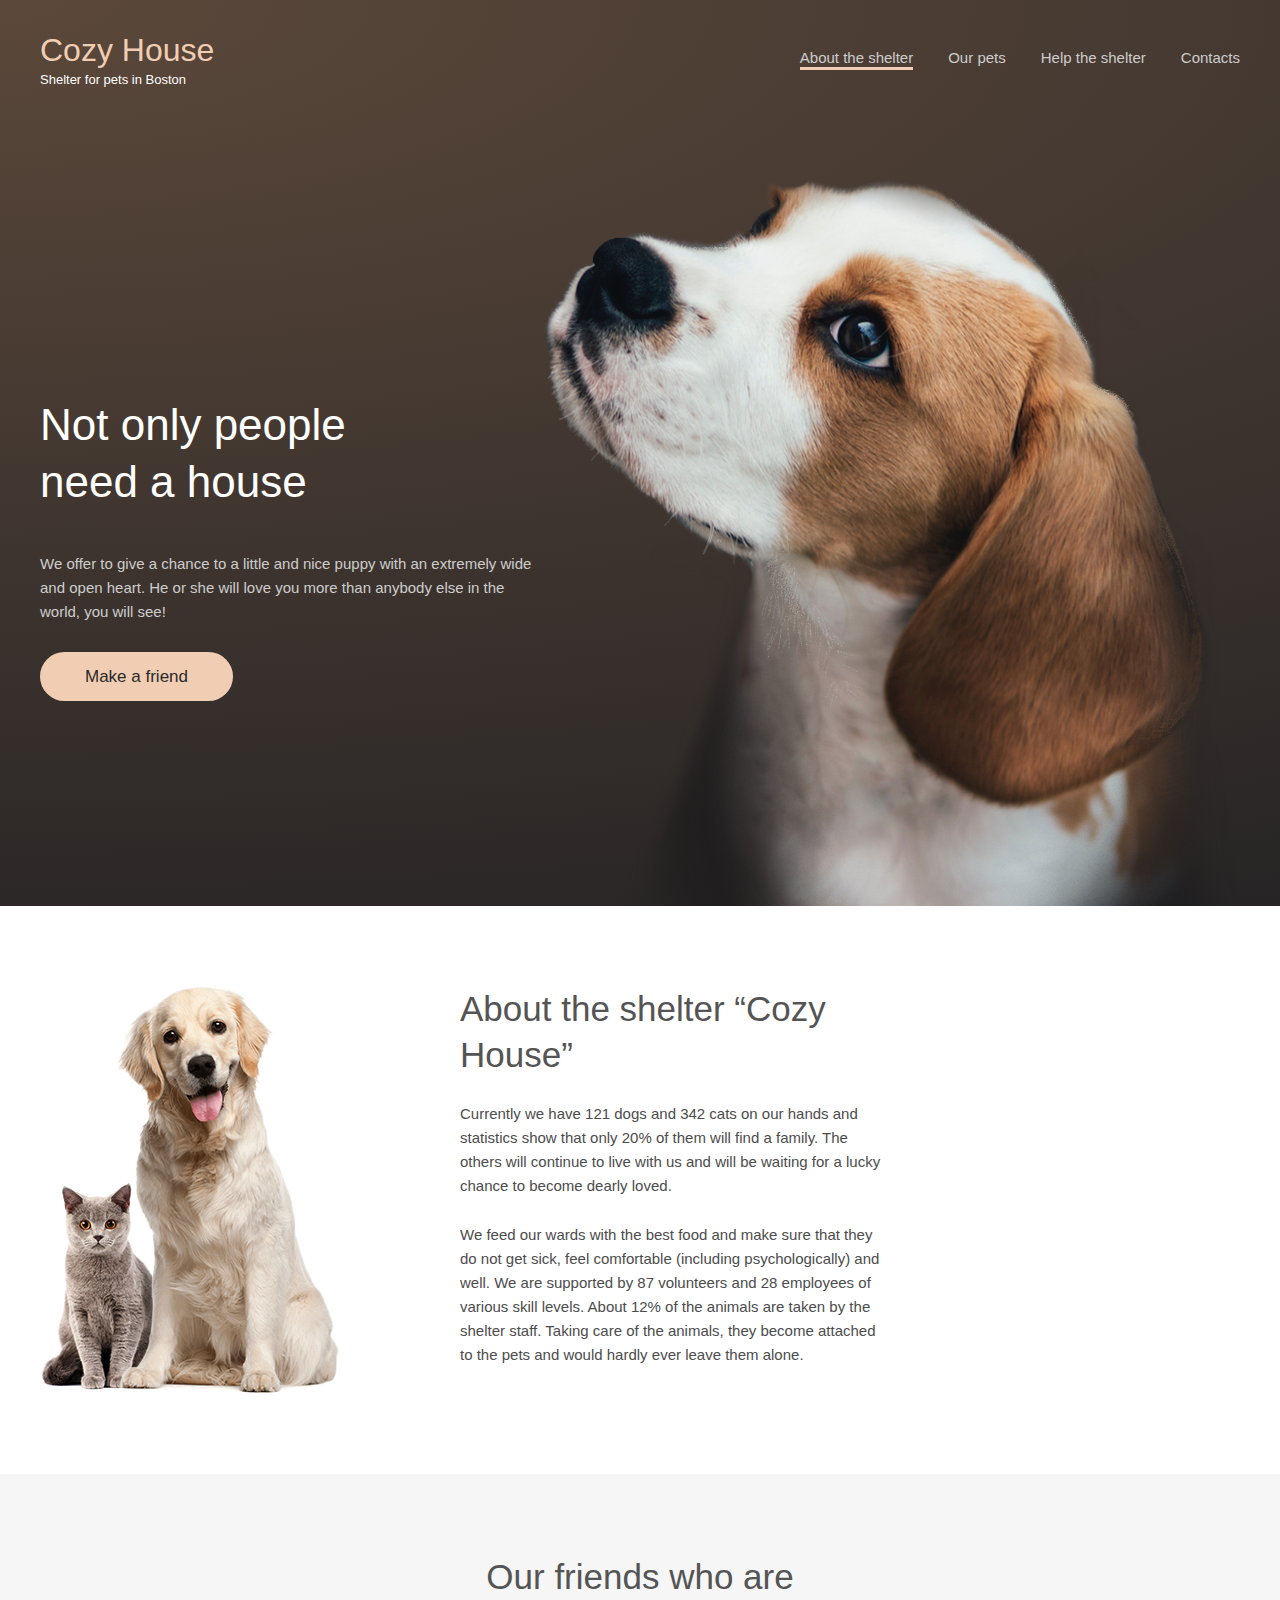
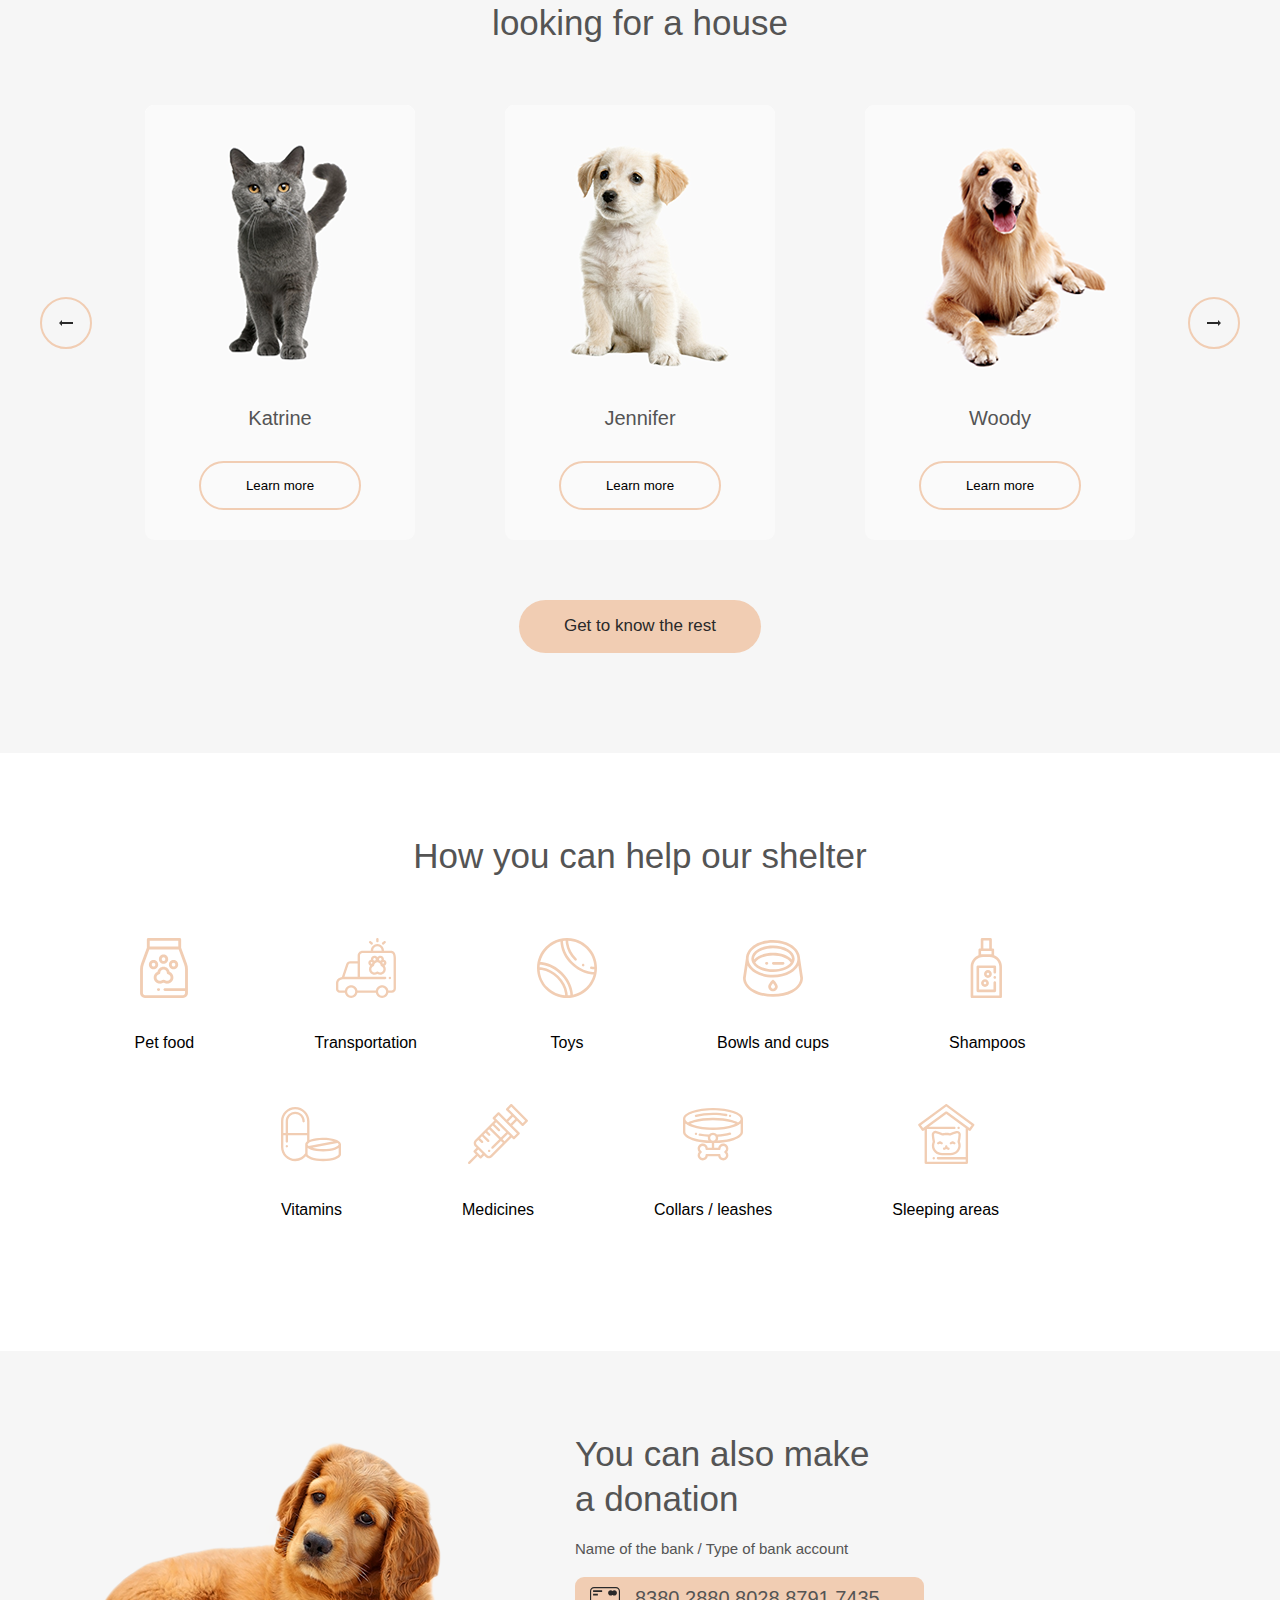
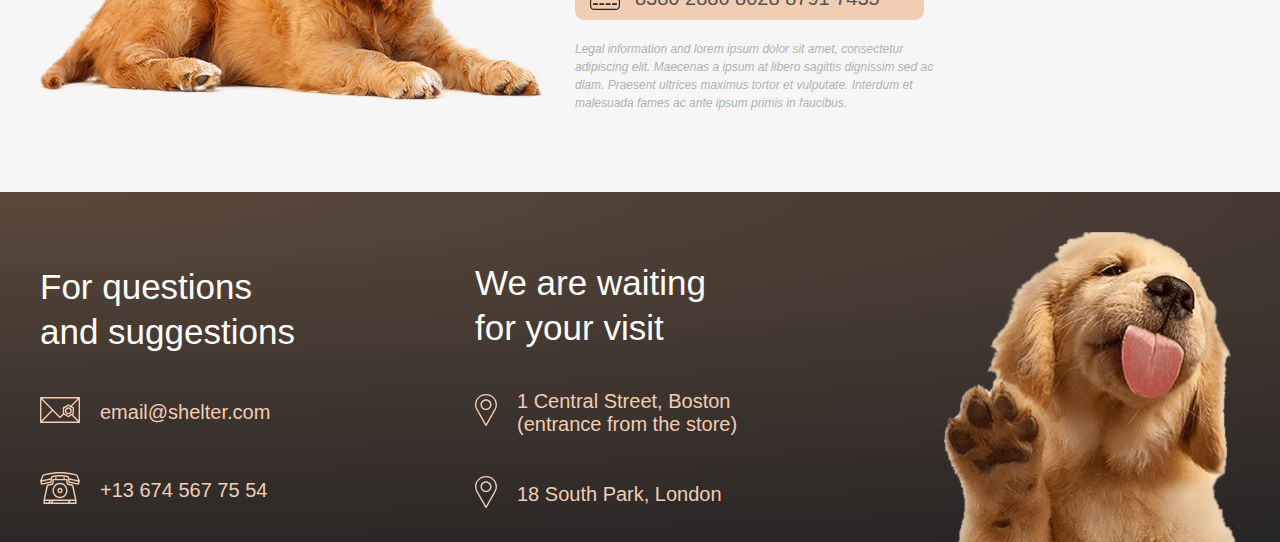
==== commit 19d0884e: "index" ====
--- a/shelter/index.html
+++ b/shelter/index.html
@@ -49,11 +49,9 @@
                                 We offer to give a chance to a little and nice puppy with an extremely wide and open heart. 
                                 He or she will love you more than anybody else in the world, you will see!
                             </p>
-                            <a href="#our__friends">
-                                <button class="only__btn">
+                                <a class="only__btn" href="#our__friends">
                                     Make a friend
-                                </button>
-                            </a>
+                                </a>
                            </div>
                             <img src="img/not-only.png" alt="dog">
                         </div>
@@ -114,9 +112,9 @@
                                 <path d="M19 27V25H30V23L33 26L30 29V27H19Z" fill="#292929" />
                               </svg>
                         </div>
-                        <a href="our-pets.html">
-                            <button class="get__animals--btn">Get to know the rest</button>
-                        </a>
+                            <a class="get__animals--btn" href="our-pets.html">
+                                Get to know the rest
+                            </a>
                     </div>
                 </div>
             </section>
